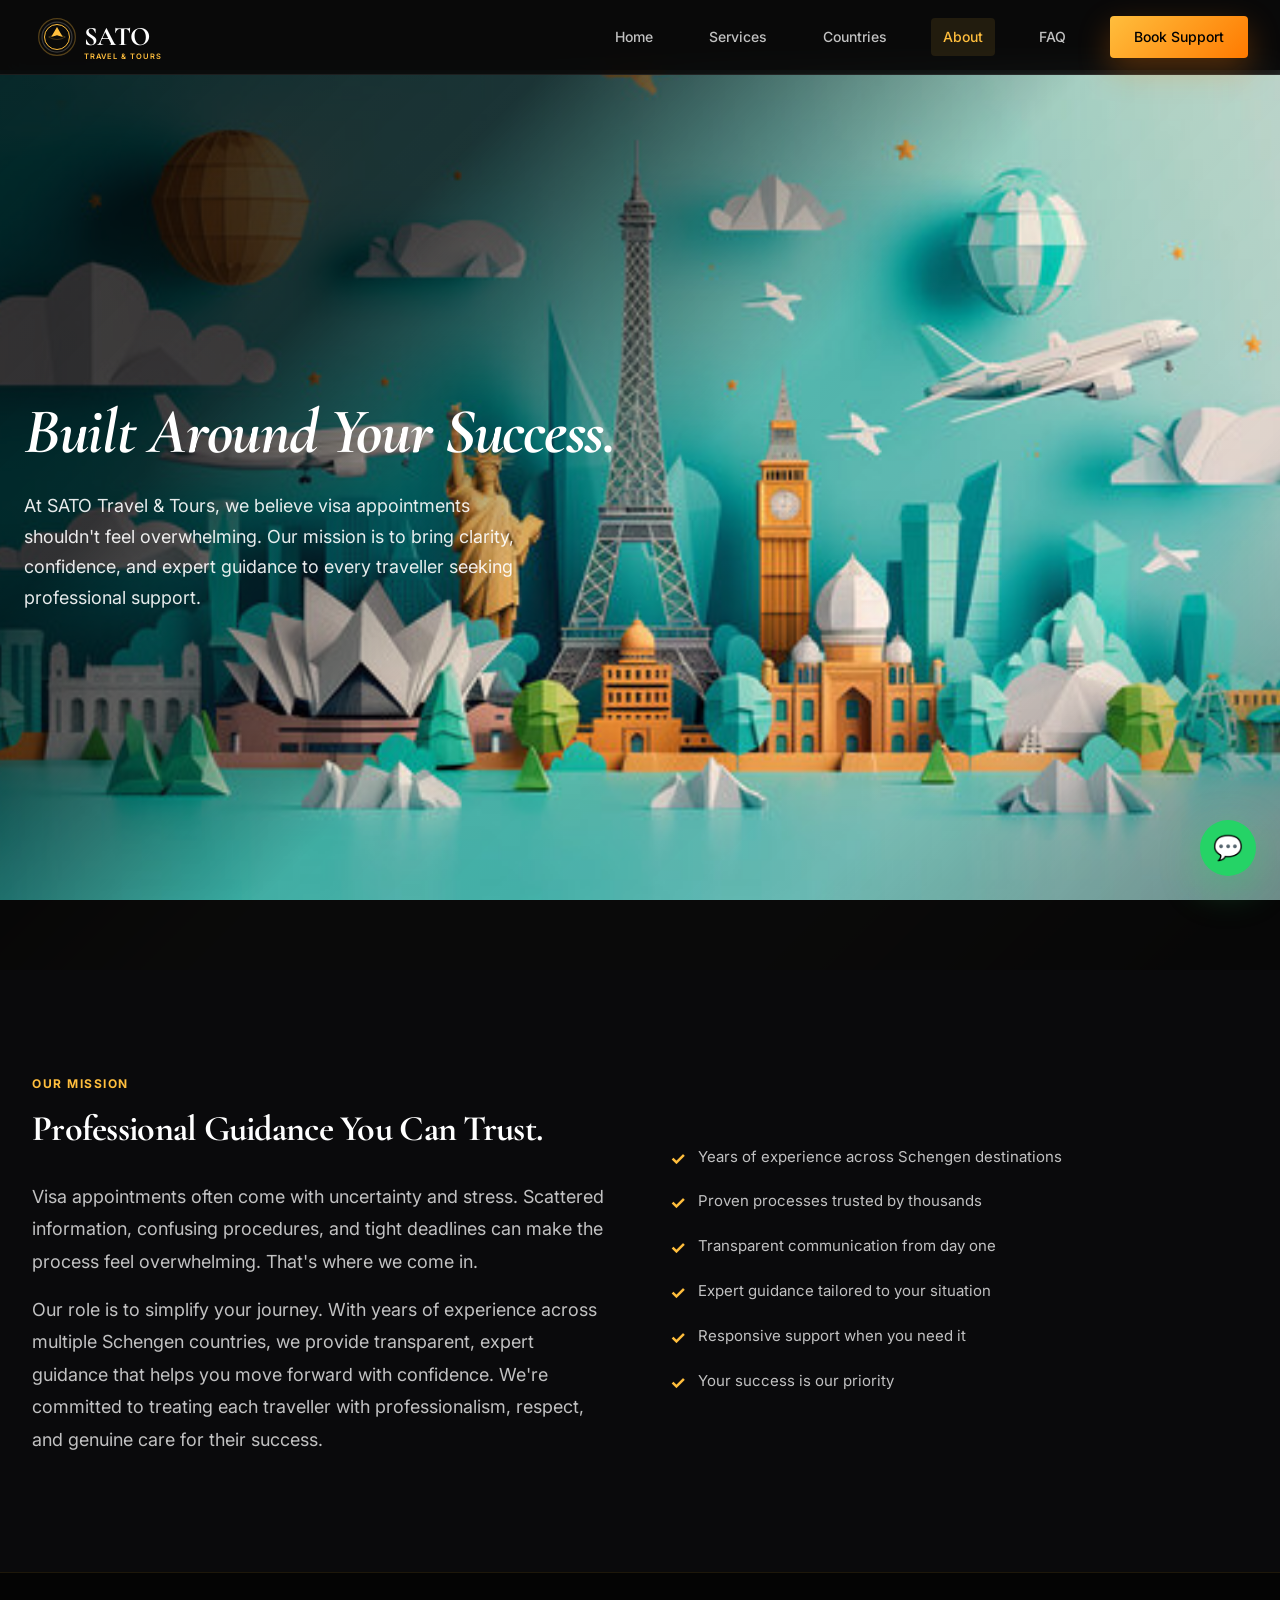
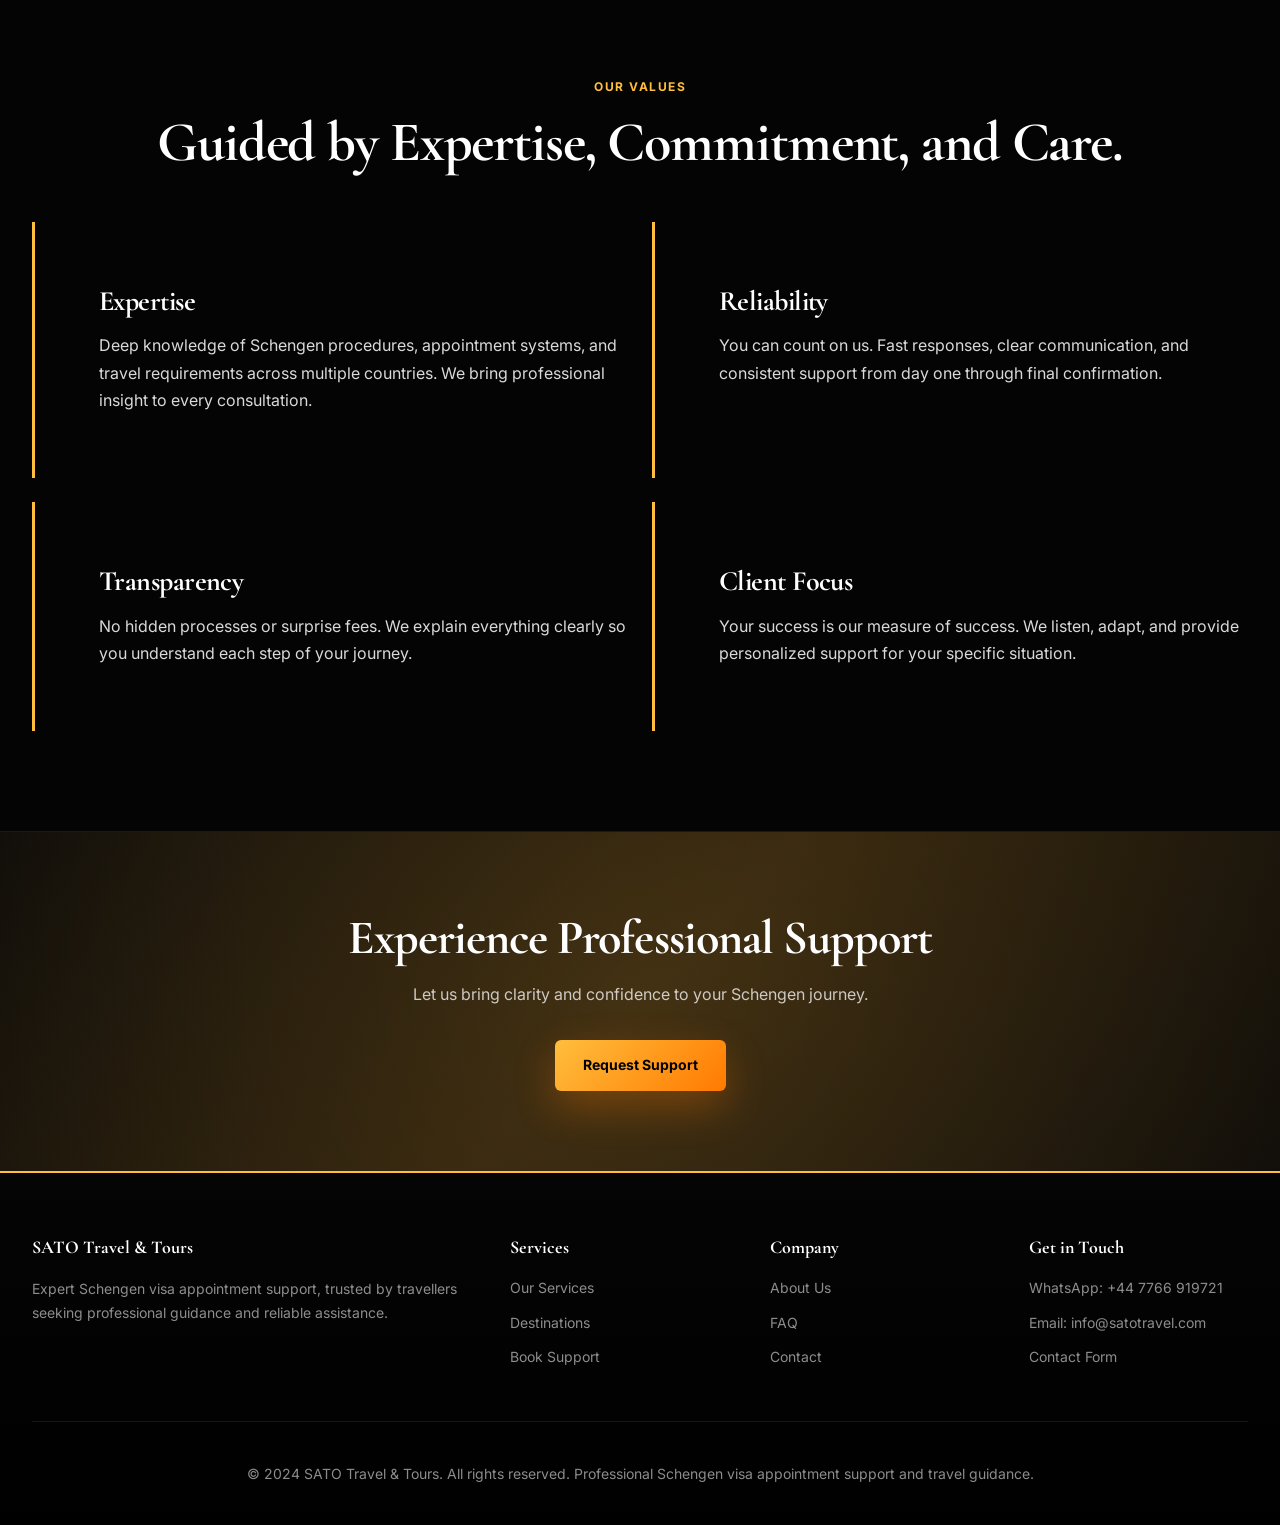
==== about.html @ d8944ca6 "feat: Initial website commit with premium design, flag animations, and full deployment This commit i" ====
<!DOCTYPE html>
<html lang="en">
<head>
  <meta charset="UTF-8">
  <meta name="viewport" content="width=device-width, initial-scale=1.0">
  <title>About | SATO Travel & Tours</title>
  <meta name="description" content="Learn about SATO Travel & Tours' mission to provide expert, reliable Schengen visa appointment support and professional guidance.">
  <link rel="icon" href="assets/images/favicon.svg" type="image/svg+xml">
  <link rel="preconnect" href="https://fonts.googleapis.com">
  <link rel="preconnect" href="https://fonts.gstatic.com" crossorigin>
  <link rel="stylesheet" href="assets/css/style.css">
</head>
<body>

<header class="site-header">
  <div class="container nav-wrap">
    <a href="index.html" class="brand">
      <svg class="brand-logo" viewBox="0 0 240 60" xmlns="http://www.w3.org/2000/svg" width="240" height="60" preserveAspectRatio="xMinYMid meet">
        <circle cx="30" cy="30" r="22" fill="none" stroke="#ffbe3d" stroke-width="1.5" opacity="0.3"/>
        <circle cx="30" cy="30" r="18" fill="none" stroke="#ffffff" stroke-width="1.5" opacity="0.2"/>
        <circle cx="30" cy="30" r="15" fill="none" stroke="#ffbe3d" stroke-width="1.2"/>
        <path d="M 30 18 L 37 30 L 30 28 L 23 30 Z" fill="#ffbe3d"/>
        <path d="M 20 30 Q 30 24 40 30" fill="none" stroke="#ffbe3d" stroke-width="0.7" opacity="0.4"/>
        <path d="M 20 30 Q 30 36 40 30" fill="none" stroke="#ffbe3d" stroke-width="0.7" opacity="0.4"/>
        <text x="62" y="40" font-family="'Cormorant Garamond', serif" font-size="32" font-weight="700" fill="#ffffff" letter-spacing="-0.5">SATO</text>
        <text x="62" y="56" font-family="'Inter', sans-serif" font-size="9" font-weight="600" fill="#ffbe3d" letter-spacing="1.2" text-transform="uppercase">TRAVEL &amp; TOURS</text>
      </svg>
    </a>
    <button class="menu-toggle" aria-label="Open menu">☰</button>
    <nav class="nav-links">
      <a href="index.html">Home</a>
      <a href="services.html">Services</a>
      <a href="countries.html">Countries</a>
      <a href="about.html" class="active">About</a>
      <a href="faq.html">FAQ</a>
      <a href="booking.html" class="nav-cta">Book Support</a>
    </nav>
  </div>
</header>

<section class="hero">
  <div class="hero-content reveal">
    <h1>Built Around Your Success.</h1>
    <p>At SATO Travel & Tours, we believe visa appointments shouldn't feel overwhelming. Our mission is to bring clarity, confidence, and expert guidance to every traveller seeking professional support.</p>
  </div>
</section>

<section class="section white">
  <div class="container">
    <div class="split reveal">
      <div class="split-left">
        <span class="eyebrow">Our Mission</span>
        <h2 style="font-size: 36px;">Professional Guidance You Can Trust.</h2>
        <p style="font-size: 18px; line-height: 1.8; margin-top: var(--space-lg);">Visa appointments often come with uncertainty and stress. Scattered information, confusing procedures, and tight deadlines can make the process feel overwhelming. That's where we come in.</p>
        <p style="font-size: 18px; line-height: 1.8;">Our role is to simplify your journey. With years of experience across multiple Schengen countries, we provide transparent, expert guidance that helps you move forward with confidence. We're committed to treating each traveller with professionalism, respect, and genuine care for their success.</p>
      </div>
      <div class="split-right">
        <div class="checklist">
          <div class="checklist-item">Years of experience across Schengen destinations</div>
          <div class="checklist-item">Proven processes trusted by thousands</div>
          <div class="checklist-item">Transparent communication from day one</div>
          <div class="checklist-item">Expert guidance tailored to your situation</div>
          <div class="checklist-item">Responsive support when you need it</div>
          <div class="checklist-item">Your success is our priority</div>
        </div>
      </div>
    </div>
  </div>
</section>

<section class="section navy">
  <div class="container">
    <div class="section-header reveal text-center">
      <span class="eyebrow">Our Values</span>
      <h2>Guided by Expertise, Commitment, and Care.</h2>
    </div>
    <div class="grid cols-2 reveal">
      <div style="padding: var(--space-2xl) 0; border-left: 3px solid var(--gold); padding-left: var(--space-2xl); color: var(--white);">
        <h3 style="color: var(--white); margin-bottom: var(--space-md);">Expertise</h3>
        <p style="color: rgba(255, 255, 255, 0.85); margin-bottom: 0;">Deep knowledge of Schengen procedures, appointment systems, and travel requirements across multiple countries. We bring professional insight to every consultation.</p>
      </div>
      <div style="padding: var(--space-2xl) 0; border-left: 3px solid var(--gold); padding-left: var(--space-2xl); color: var(--white);">
        <h3 style="color: var(--white); margin-bottom: var(--space-md);">Reliability</h3>
        <p style="color: rgba(255, 255, 255, 0.85); margin-bottom: 0;">You can count on us. Fast responses, clear communication, and consistent support from day one through final confirmation.</p>
      </div>
      <div style="padding: var(--space-2xl) 0; border-left: 3px solid var(--gold); padding-left: var(--space-2xl); color: var(--white);">
        <h3 style="color: var(--white); margin-bottom: var(--space-md);">Transparency</h3>
        <p style="color: rgba(255, 255, 255, 0.85); margin-bottom: 0;">No hidden processes or surprise fees. We explain everything clearly so you understand each step of your journey.</p>
      </div>
      <div style="padding: var(--space-2xl) 0; border-left: 3px solid var(--gold); padding-left: var(--space-2xl); color: var(--white);">
        <h3 style="color: var(--white); margin-bottom: var(--space-md);">Client Focus</h3>
        <p style="color: rgba(255, 255, 255, 0.85); margin-bottom: 0;">Your success is our measure of success. We listen, adapt, and provide personalized support for your specific situation.</p>
      </div>
    </div>
  </div>
</section>

<section class="cta-band reveal">
  <div class="container">
    <h2>Experience Professional Support</h2>
    <p>Let us bring clarity and confidence to your Schengen journey.</p>
    <a href="booking.html" class="btn primary">Request Support</a>
  </div>
</section>

<footer class="footer">
  <div class="container footer-grid">
    <div>
      <h4>SATO Travel & Tours</h4>
      <p>Expert Schengen visa appointment support, trusted by travellers seeking professional guidance and reliable assistance.</p>
    </div>
    <div>
      <h4>Services</h4>
      <a href="services.html">Our Services</a>
      <a href="countries.html">Destinations</a>
      <a href="booking.html">Book Support</a>
    </div>
    <div>
      <h4>Company</h4>
      <a href="about.html">About Us</a>
      <a href="faq.html">FAQ</a>
      <a href="contact.html">Contact</a>
    </div>
    <div>
      <h4>Get in Touch</h4>
      <a href="https://wa.me/447766919721">WhatsApp: +44 7766 919721</a>
      <a href="mailto:info@satotravel.com">Email: info@satotravel.com</a>
      <a href="contact.html">Contact Form</a>
    </div>
  </div>
  <div class="footer-copyright">
    <p>&copy; 2024 SATO Travel & Tours. All rights reserved. Professional Schengen visa appointment support and travel guidance.</p>
  </div>
</footer>

<a href="https://wa.me/447766919721" class="whatsapp-fab" aria-label="Chat on WhatsApp">💬</a>
<script src="assets/js/main.js"></script>
</body>
</html>
---- assets/css/style.css ----
/* =============================================================================
   SATO Travel & Tours — Premium Mobile-First Design System
   Dark Luxury • Glassmorphism • Responsive Typography
   ============================================================================= */

@import url('https://fonts.googleapis.com/css2?family=Cormorant+Garamond:ital,wght@0,400;0,600;0,700;1,700&family=Inter:wght@400;500;600;700&display=swap');

/* ============================================================================
   DESIGN TOKENS
   ============================================================================= */

:root {
  /* Colors — Dark Luxury Palette */
  --black: #0a0a0a;
  --ink: #050506;
  --charcoal: #070708;
  --white: #ffffff;
  --gold: #ffbe3d;
  --gold-dark: #d9a441;
  --orange: #ff7a00;
  --text-primary: rgba(255, 255, 255, 0.95);
  --text-secondary: rgba(255, 255, 255, 0.75);
  --text-tertiary: rgba(255, 255, 255, 0.55);
  --divider: rgba(255, 255, 255, 0.08);

  /* Spacing — for inline style compatibility */
  --space-sm: 8px;
  --space-md: 16px;
  --space-lg: 32px;
  --space-xl: 48px;
  --space-2xl: 64px;
  --space-3xl: 96px;

  /* Aliases for HTML compatibility */
  --body: rgba(255, 255, 255, 0.75);
  --cream: rgba(255, 255, 255, 0.05);
  --muted: rgba(255, 255, 255, 0.55);

  /* Typography */
  --font-serif: 'Cormorant Garamond', serif;
  --font-sans: 'Inter', ui-sans-serif, system-ui, -apple-system, sans-serif;

  /* Shadows */
  --shadow-sm: 0 2px 8px rgba(0, 0, 0, 0.2);
  --shadow-md: 0 8px 24px rgba(0, 0, 0, 0.3);
  --shadow-lg: 0 20px 60px rgba(0, 0, 0, 0.4);
  --shadow-xl: 0 40px 100px rgba(0, 0, 0, 0.5);

  /* Transitions */
  --transition: 0.35s cubic-bezier(0.23, 1, 0.320, 1);
  --transition-fast: 0.2s ease;
}

/* ============================================================================
   RESET & BASE STYLES
   ============================================================================= */

* {
  margin: 0;
  padding: 0;
  box-sizing: border-box;
}

html {
  scroll-behavior: smooth;
  -webkit-font-smoothing: antialiased;
  -moz-osx-font-smoothing: grayscale;
}

body {
  font-family: var(--font-sans);
  background-color: var(--black);
  color: var(--text-secondary);
  line-height: 1.6;
  overflow-x: hidden;
  padding-top: 70px;
}

a {
  color: inherit;
  text-decoration: none;
  transition: color var(--transition-fast);
}

img {
  display: block;
  max-width: 100%;
  height: auto;
}

/* ============================================================================
   MOBILE-FIRST: CONTAINER & LAYOUT
   ============================================================================= */

.container {
  width: calc(100% - 32px);
  margin: 0 auto;
  max-width: 1240px;
}

@media (min-width: 640px) {
  .container {
    width: calc(100% - 48px);
  }
}

@media (min-width: 1200px) {
  .container {
    width: min(1240px, calc(100% - 64px));
  }
}

/* ============================================================================
   HEADER & NAVIGATION
   ============================================================================= */

.site-header {
  position: fixed;
  top: 0;
  left: 0;
  right: 0;
  z-index: 99;
  background: rgba(10, 10, 10, 0.85);
  border-bottom: 1px solid var(--divider);
  padding: 12px 0;
  backdrop-filter: blur(12px);
  transition: all var(--transition-fast);
}

.site-header.scrolled {
  background: rgba(10, 10, 10, 0.95);
  box-shadow: 0 12px 48px rgba(0, 0, 0, 0.4);
}

.nav-wrap {
  display: flex;
  align-items: center;
  justify-content: space-between;
  gap: 24px;
}

.brand {
  display: flex;
  align-items: center;
  gap: 12px;
  cursor: pointer;
  flex-shrink: 0;
}

.brand svg {
  width: 160px;
  height: 40px;
  display: block;
}

@media (min-width: 640px) {
  .brand svg {
    width: 200px;
    height: 50px;
  }
}

.menu-toggle {
  display: flex;
  align-items: center;
  justify-content: center;
  width: 44px;
  height: 44px;
  background: rgba(255, 255, 255, 0.05);
  border: 1px solid rgba(255, 255, 255, 0.12);
  color: var(--white);
  font-size: 20px;
  border-radius: 8px;
  cursor: pointer;
  transition: all var(--transition-fast);
}

.menu-toggle:hover {
  background: rgba(255, 255, 255, 0.1);
  border-color: var(--gold);
}

.nav-links {
  display: none;
  list-style: none;
}

@media (min-width: 900px) {
  .menu-toggle {
    display: none;
  }

  .nav-links {
    display: flex;
    align-items: center;
    gap: 32px;
  }

  .nav-links a {
    font-size: 14px;
    font-weight: 500;
    color: var(--text-secondary);
    padding: 8px 12px;
    border-radius: 4px;
    transition: all var(--transition-fast);
  }

  .nav-links a:hover {
    color: var(--gold);
  }

  .nav-links a.active {
    color: var(--gold);
    background: rgba(255, 190, 61, 0.1);
  }

  .nav-cta {
    padding: 10px 24px !important;
    background: linear-gradient(135deg, var(--gold), var(--orange)) !important;
    color: #000 !important;
    font-weight: 700;
    border-radius: 6px;
    box-shadow: 0 12px 32px rgba(255, 122, 0, 0.3) !important;
  }

  .nav-cta:hover {
    transform: translateY(-2px);
    box-shadow: 0 16px 48px rgba(255, 122, 0, 0.4) !important;
  }
}

/* Mobile nav overlay */
.nav-overlay {
  position: fixed;
  inset: 0;
  background: rgba(0, 0, 0, 0.5);
  backdrop-filter: blur(8px);
  opacity: 0;
  pointer-events: none;
  transition: opacity var(--transition-fast);
  z-index: 98;
}

.nav-overlay.open {
  opacity: 1;
  pointer-events: all;
}

.nav-links.open {
  display: flex;
  position: fixed;
  top: 70px;
  left: 0;
  right: 0;
  flex-direction: column;
  gap: 0;
  padding: 16px;
  background: rgba(10, 10, 10, 0.98);
  border-top: 1px solid var(--divider);
  z-index: 100;
}

.nav-links.open a {
  padding: 16px;
  border-bottom: 1px solid var(--divider);
  color: var(--text-secondary);
}

/* ============================================================================
   TYPOGRAPHY
   ============================================================================= */

h1, h2, h3 {
  font-family: var(--font-serif);
  font-weight: 700;
  line-height: 1.1;
  letter-spacing: -0.02em;
  margin-bottom: 24px;
  color: var(--white);
}

h1 {
  font-size: clamp(32px, 8vw, 72px);
  line-height: 1.15;
}

h2 {
  font-size: clamp(28px, 6vw, 56px);
}

h3 {
  font-size: clamp(20px, 4vw, 28px);
  margin-bottom: 16px;
}

p {
  margin-bottom: 16px;
  line-height: 1.7;
}

.eyebrow {
  display: inline-block;
  font-size: 12px;
  font-weight: 700;
  color: var(--gold);
  text-transform: uppercase;
  letter-spacing: 1.5px;
  margin-bottom: 16px;
}

/* ============================================================================
   HERO SECTION
   ============================================================================= */

.hero {
  min-height: 100vh;
  padding-top: 80px;
  padding-bottom: 80px;
  padding-left: 16px;
  padding-right: 16px;
  background: url('../images/backgroundimg.jpg') center/cover no-repeat;
  background-attachment: fixed;
  position: relative;
  display: flex;
  align-items: center;
  justify-content: flex-start;
  overflow: hidden;
}

.hero::before {
  content: '';
  position: absolute;
  inset: 0;
  background: linear-gradient(135deg,
    rgba(10,10,10,0.8) 0%,
    rgba(5,5,6,0.75) 25%,
    rgba(255,190,61,0.12) 50%,
    rgba(255,122,0,0.08) 75%,
    rgba(10,10,10,0.4) 100%);
  pointer-events: none;
  z-index: 1;
  mix-blend-mode: multiply;
}

.hero-content {
  width: 100%;
  max-width: 600px;
  position: relative;
  z-index: 2;
}

@media (min-width: 640px) {
  .hero {
    padding-left: 24px;
    padding-right: 24px;
  }
}

.hero h1 {
  margin-bottom: 20px;
  font-style: italic;
  opacity: 1;
  color: var(--white);
  font-size: clamp(36px, 8vw, 64px);
  line-height: 1.2;
}

.hero p {
  color: rgba(255, 255, 255, 0.9);
  margin-bottom: 32px;
  max-width: 500px;
  font-size: clamp(16px, 3vw, 18px);
  line-height: 1.7;
}

.hero-ctas {
  display: flex;
  flex-direction: column;
  gap: 14px;
  margin-bottom: 32px;
  max-width: 500px;
}

@media (min-width: 640px) {
  .hero-ctas {
    flex-direction: row;
    gap: 16px;
  }
}

/* ============================================================================
   BUTTONS
   ============================================================================= */

.btn {
  display: inline-flex;
  align-items: center;
  justify-content: center;
  gap: 10px;
  padding: 14px 28px;
  font-family: var(--font-sans);
  font-size: 14px;
  font-weight: 700;
  border: none;
  border-radius: 6px;
  cursor: pointer;
  transition: all var(--transition-fast);
  min-height: 48px;
  width: 100%;
}

@media (min-width: 640px) {
  .btn {
    width: auto;
  }
}

.btn.primary {
  background: linear-gradient(135deg, var(--gold), var(--orange));
  color: #000;
  box-shadow: 0 16px 40px rgba(255, 122, 0, 0.3);
}

.btn.primary:hover {
  transform: translateY(-3px);
  box-shadow: 0 24px 60px rgba(255, 122, 0, 0.4);
}

.btn.secondary {
  background: rgba(255, 255, 255, 0.06);
  color: var(--white);
  border: 1px solid rgba(255, 255, 255, 0.15);
}

.btn.secondary:hover {
  background: rgba(255, 255, 255, 0.12);
  border-color: var(--gold);
  color: var(--gold);
}

/* ============================================================================
   STATS BAR
   ============================================================================= */

.stats-strip {
  background: linear-gradient(90deg, rgba(255,190,61,0.08), transparent);
  border-top: 1px solid var(--divider);
  border-bottom: 1px solid var(--divider);
  padding: 48px 0;
}

.stats-grid {
  display: grid;
  grid-template-columns: repeat(2, 1fr);
  gap: 32px;
  text-align: center;
}

@media (min-width: 900px) {
  .stats-grid {
    grid-template-columns: repeat(4, 1fr);
  }
}

.stat-item {
  position: relative;
}

.stat-item::after {
  content: '';
  position: absolute;
  right: -16px;
  top: 50%;
  transform: translateY(-50%);
  width: 1px;
  height: 40%;
  background: var(--divider);
}

.stat-item:last-child::after {
  display: none;
}

.stat-number {
  font-family: var(--font-serif);
  font-size: clamp(32px, 6vw, 48px);
  font-weight: 700;
  color: var(--gold);
  margin-bottom: 8px;
  line-height: 1;
}

.stat-label {
  font-size: 13px;
  font-weight: 600;
  color: var(--text-tertiary);
  text-transform: uppercase;
  letter-spacing: 0.8px;
}

/* ============================================================================
   SECTIONS
   ============================================================================= */

.section {
  padding: 64px 0;
  position: relative;
  background: #060607;
}

@media (min-width: 900px) {
  .section {
    padding: 100px 0;
  }
}

.section.navy {
  background: #040404;
  border-top: 1px solid rgba(255, 190, 61, 0.1);
  border-bottom: 1px solid rgba(255, 190, 61, 0.1);
}

.section.white {
  background: #0a0a0c;
}

.section-header {
  margin-bottom: 48px;
}

.section-header h2 {
  margin-bottom: 16px;
}

.section-description {
  font-size: 16px;
  color: var(--text-secondary);
  max-width: 600px;
  line-height: 1.8;
}

/* ============================================================================
   CARDS — GLASSMORPHISM
   ============================================================================= */

.card {
  background: rgba(255, 255, 255, 0.04);
  backdrop-filter: blur(16px);
  border: 1px solid rgba(255, 255, 255, 0.08);
  border-radius: 12px;
  padding: 32px;
  transition: all var(--transition);
  position: relative;
}

.card:hover {
  border-color: rgba(255, 190, 61, 0.3);
  background: rgba(255, 255, 255, 0.06);
  transform: translateY(-8px);
  box-shadow: 0 20px 60px rgba(255, 122, 0, 0.15);
}

.card h3 {
  margin-bottom: 12px;
}

.card p {
  font-size: 15px;
  color: var(--text-secondary);
  margin-bottom: 16px;
}

.service-card p {
  margin-bottom: 0;
}

.card-icon {
  width: 64px;
  height: 64px;
  border-radius: 50%;
  background: linear-gradient(135deg, var(--gold), var(--orange));
  display: flex;
  align-items: center;
  justify-content: center;
  font-size: 32px;
  margin-bottom: 20px;
  box-shadow: 0 12px 32px rgba(255, 122, 0, 0.25);
}

.service-card::before {
  content: '';
  position: absolute;
  left: 0;
  top: 0;
  bottom: 0;
  width: 4px;
  background: linear-gradient(180deg, var(--gold), transparent);
  border-radius: 12px 0 0 12px;
}

/* ============================================================================
   GRIDS
   ============================================================================= */

.grid {
  display: grid;
  gap: 24px;
}

.grid.cols-2 {
  grid-template-columns: 1fr;
}

@media (min-width: 640px) {
  .grid.cols-2 {
    grid-template-columns: repeat(2, 1fr);
  }
}

@media (min-width: 900px) {
  .section.white .grid.cols-2 {
    grid-template-columns: repeat(4, 1fr);
  }
}

.grid.cols-3 {
  grid-template-columns: 1fr;
}

@media (min-width: 768px) {
  .grid.cols-3 {
    grid-template-columns: repeat(2, 1fr);
  }
}

@media (min-width: 1100px) {
  .grid.cols-3 {
    grid-template-columns: repeat(3, 1fr);
  }
}

.grid.cols-4 {
  grid-template-columns: 1fr;
}

@media (min-width: 640px) {
  .grid.cols-4 {
    grid-template-columns: repeat(2, 1fr);
  }
}

@media (min-width: 1100px) {
  .grid.cols-4 {
    grid-template-columns: repeat(4, 1fr);
  }
}

/* ============================================================================
   COUNTRY CARDS
   ============================================================================= */

.country-card {
  display: flex;
  flex-direction: column;
  gap: 16px;
}

.country-flag {
  font-size: 48px;
  line-height: 1;
}

.country-name {
  font-family: var(--font-serif);
  font-size: 24px;
  font-weight: 700;
  color: var(--white);
  margin-bottom: 8px;
}

.country-desc {
  font-size: 15px;
  color: var(--text-secondary);
  margin-bottom: 16px;
  line-height: 1.6;
}

.country-badge {
  display: inline-block;
  padding: 6px 12px;
  background: rgba(101, 255, 164, 0.15);
  color: #65ffa4;
  border-radius: 20px;
  font-size: 12px;
  font-weight: 700;
  text-transform: uppercase;
  letter-spacing: 0.5px;
}

.country-link {
  color: var(--gold);
  font-weight: 700;
  font-size: 14px;
  margin-top: 12px;
  transition: color var(--transition-fast);
}

.country-link:hover {
  color: var(--gold-dark);
}

/* ============================================================================
   PROCESS TIMELINE
   ============================================================================= */

.process-steps {
  display: grid;
  gap: 40px;
}

@media (min-width: 900px) {
  .process-steps {
    display: grid;
    grid-template-columns: repeat(4, 1fr);
    gap: 20px;
    position: relative;
  }

  .process-steps::before {
    content: '';
    position: absolute;
    top: 50px;
    left: 0;
    right: 0;
    height: 2px;
    background: repeating-linear-gradient(90deg, var(--gold) 0, var(--gold) 20px, transparent 20px, transparent 40px);
    z-index: 0;
  }

  .step-number {
    width: 100px;
    height: 100px;
    font-size: 48px;
  }

  .process-steps::before {
    top: 50px;
  }
}

.step {
  position: relative;
  z-index: 1;
}

.step-number {
  width: 80px;
  height: 80px;
  border-radius: 50%;
  background: linear-gradient(135deg, var(--gold), var(--orange));
  color: #000;
  font-family: var(--font-serif);
  font-size: 40px;
  font-weight: 700;
  display: flex;
  align-items: center;
  justify-content: center;
  margin-bottom: 20px;
  box-shadow: 0 12px 40px rgba(255, 122, 0, 0.3);
}

@media (min-width: 900px) {
  .step-number {
    width: 100px;
    height: 100px;
    font-size: 48px;
  }
}

.step h3 {
  margin-bottom: 12px;
}

.step p {
  font-size: 14px;
  color: var(--text-secondary);
  line-height: 1.6;
  margin-bottom: 0;
}

/* ============================================================================
   SPLIT LAYOUT
   ============================================================================= */

.split {
  display: grid;
  gap: 40px;
  align-items: center;
}

@media (min-width: 900px) {
  .split {
    grid-template-columns: 1fr 1fr;
    gap: 60px;
  }
}

.split-quote {
  font-family: var(--font-serif);
  font-size: clamp(24px, 5vw, 42px);
  font-style: italic;
  font-weight: 700;
  line-height: 1.3;
  color: var(--white);
  margin-bottom: 0;
}

/* ============================================================================
   CHECKLIST
   ============================================================================= */

.checklist {
  display: grid;
  gap: 16px;
}

.checklist-item {
  display: flex;
  gap: 12px;
  align-items: flex-start;
  font-size: 15px;
  color: var(--text-secondary);
  line-height: 1.6;
}

.checklist-item::before {
  content: '✓';
  color: var(--gold);
  font-weight: 700;
  font-size: 18px;
  flex-shrink: 0;
}

/* ============================================================================
   CTA BAND
   ============================================================================= */

.cta-band {
  background: linear-gradient(135deg, rgba(7,7,8,1), rgba(35,25,11,1), rgba(7,7,8,1));
  padding: 64px 32px;
  text-align: center;
  position: relative;
  overflow: hidden;
}

@media (min-width: 640px) {
  .cta-band {
    padding: 80px 32px;
  }
}

.cta-band::before {
  content: '';
  position: absolute;
  inset: -50%;
  background: radial-gradient(circle at 50% 50%, rgba(255,190,61,0.15), transparent 70%);
  animation: pulse-glow 4s ease-in-out infinite;
  pointer-events: none;
}

.cta-band > * {
  position: relative;
  z-index: 1;
}

.cta-band h2 {
  margin-bottom: 16px;
  font-size: clamp(28px, 6vw, 48px);
}

.cta-band p {
  font-size: 16px;
  color: var(--text-secondary);
  max-width: 500px;
  margin: 0 auto 32px;
}

.cta-actions {
  display: flex;
  flex-direction: column;
  gap: 12px;
  justify-content: center;
}

@media (min-width: 640px) {
  .cta-actions {
    flex-direction: row;
    gap: 16px;
  }
}

/* ============================================================================
   FOOTER
   ============================================================================= */

.footer {
  background: linear-gradient(180deg, var(--ink), #000);
  border-top: 2px solid var(--gold);
  padding: 60px 0 40px;
}

.footer-grid {
  display: grid;
  grid-template-columns: 1fr;
  gap: 40px;
  margin-bottom: 40px;
  padding-bottom: 40px;
  border-bottom: 1px solid var(--divider);
}

@media (min-width: 768px) {
  .footer-grid {
    grid-template-columns: 2fr 1fr 1fr 1fr;
    gap: 40px;
  }
}

.footer h4 {
  font-family: var(--font-serif);
  font-size: 18px;
  font-weight: 700;
  color: var(--white);
  margin-bottom: 16px;
}

.footer p {
  font-size: 14px;
  color: var(--text-tertiary);
  line-height: 1.7;
  margin-bottom: 0;
}

.footer a {
  display: block;
  font-size: 14px;
  color: var(--text-tertiary);
  margin-bottom: 12px;
  transition: color var(--transition-fast);
}

.footer a:hover {
  color: var(--gold);
}

.footer-copyright {
  text-align: center;
  font-size: 12px;
  color: var(--text-tertiary);
}

/* ============================================================================
   WHATSAPP FAB
   ============================================================================= */

.whatsapp-fab {
  position: fixed;
  bottom: 24px;
  right: 24px;
  width: 56px;
  height: 56px;
  border-radius: 50%;
  background: #25d366;
  color: white;
  display: flex;
  align-items: center;
  justify-content: center;
  font-size: 24px;
  box-shadow: 0 12px 40px rgba(37, 211, 102, 0.4);
  cursor: pointer;
  transition: all var(--transition-fast);
  z-index: 50;
  min-height: 48px;
}

.whatsapp-fab:hover {
  transform: scale(1.1);
  box-shadow: 0 16px 56px rgba(37, 211, 102, 0.5);
}

/* ============================================================================
   FORMS
   ============================================================================= */

.booking-form {
  display: grid;
  gap: 24px;
}

.form-grid {
  display: grid;
  grid-template-columns: 1fr;
  gap: 24px;
}

@media (min-width: 640px) {
  .form-grid {
    grid-template-columns: repeat(2, 1fr);
  }
}

.form-group {
  display: flex;
  flex-direction: column;
  gap: 8px;
}

.form-group label {
  font-size: 14px;
  font-weight: 600;
  color: var(--white);
}

.form-group input,
.form-group select,
.form-group textarea {
  background: #1a1a1e;
  border: 1px solid rgba(255, 190, 61, 0.2);
  border-radius: 6px;
  padding: 12px 14px;
  font-family: var(--font-sans);
  font-size: 14px;
  color: var(--white);
  transition: all var(--transition-fast);
}

.form-group input::placeholder,
.form-group textarea::placeholder {
  color: var(--text-tertiary);
}

.form-group input:focus,
.form-group select:focus,
.form-group textarea:focus {
  outline: none;
  background: #1f1f25;
  border-color: var(--gold);
  box-shadow: 0 0 0 3px rgba(255, 190, 61, 0.15);
}

/* Better contrast for select options in dark mode */
.form-group select option {
  background: #1a1a1e;
  color: var(--white);
}

/* ============================================================================
   ANIMATIONS
   ============================================================================= */

@keyframes pulse-glow {
  0%, 100% {
    transform: scale(1);
    opacity: 0.7;
  }
  50% {
    transform: scale(1.08);
    opacity: 1;
  }
}

@keyframes rotate-flag {
  from {
    transform: rotateY(0deg);
  }
  to {
    transform: rotateY(360deg);
  }
}

.country-flag {
  animation: rotate-flag 3s linear infinite;
  perspective: 1000px;
  display: inline-block;
}

.reveal {
  opacity: 0;
  transform: translateY(20px);
  transition: opacity 0.6s ease 0.1s, transform 0.6s ease 0.1s;
}

.reveal.visible {
  opacity: 1;
  transform: translateY(0);
}

/* ============================================================================
   UTILITY CLASSES
   ============================================================================= */

.text-center {
  text-align: center;
}

.mt-lg {
  margin-top: 48px;
}

.mb-lg {
  margin-bottom: 48px;
}
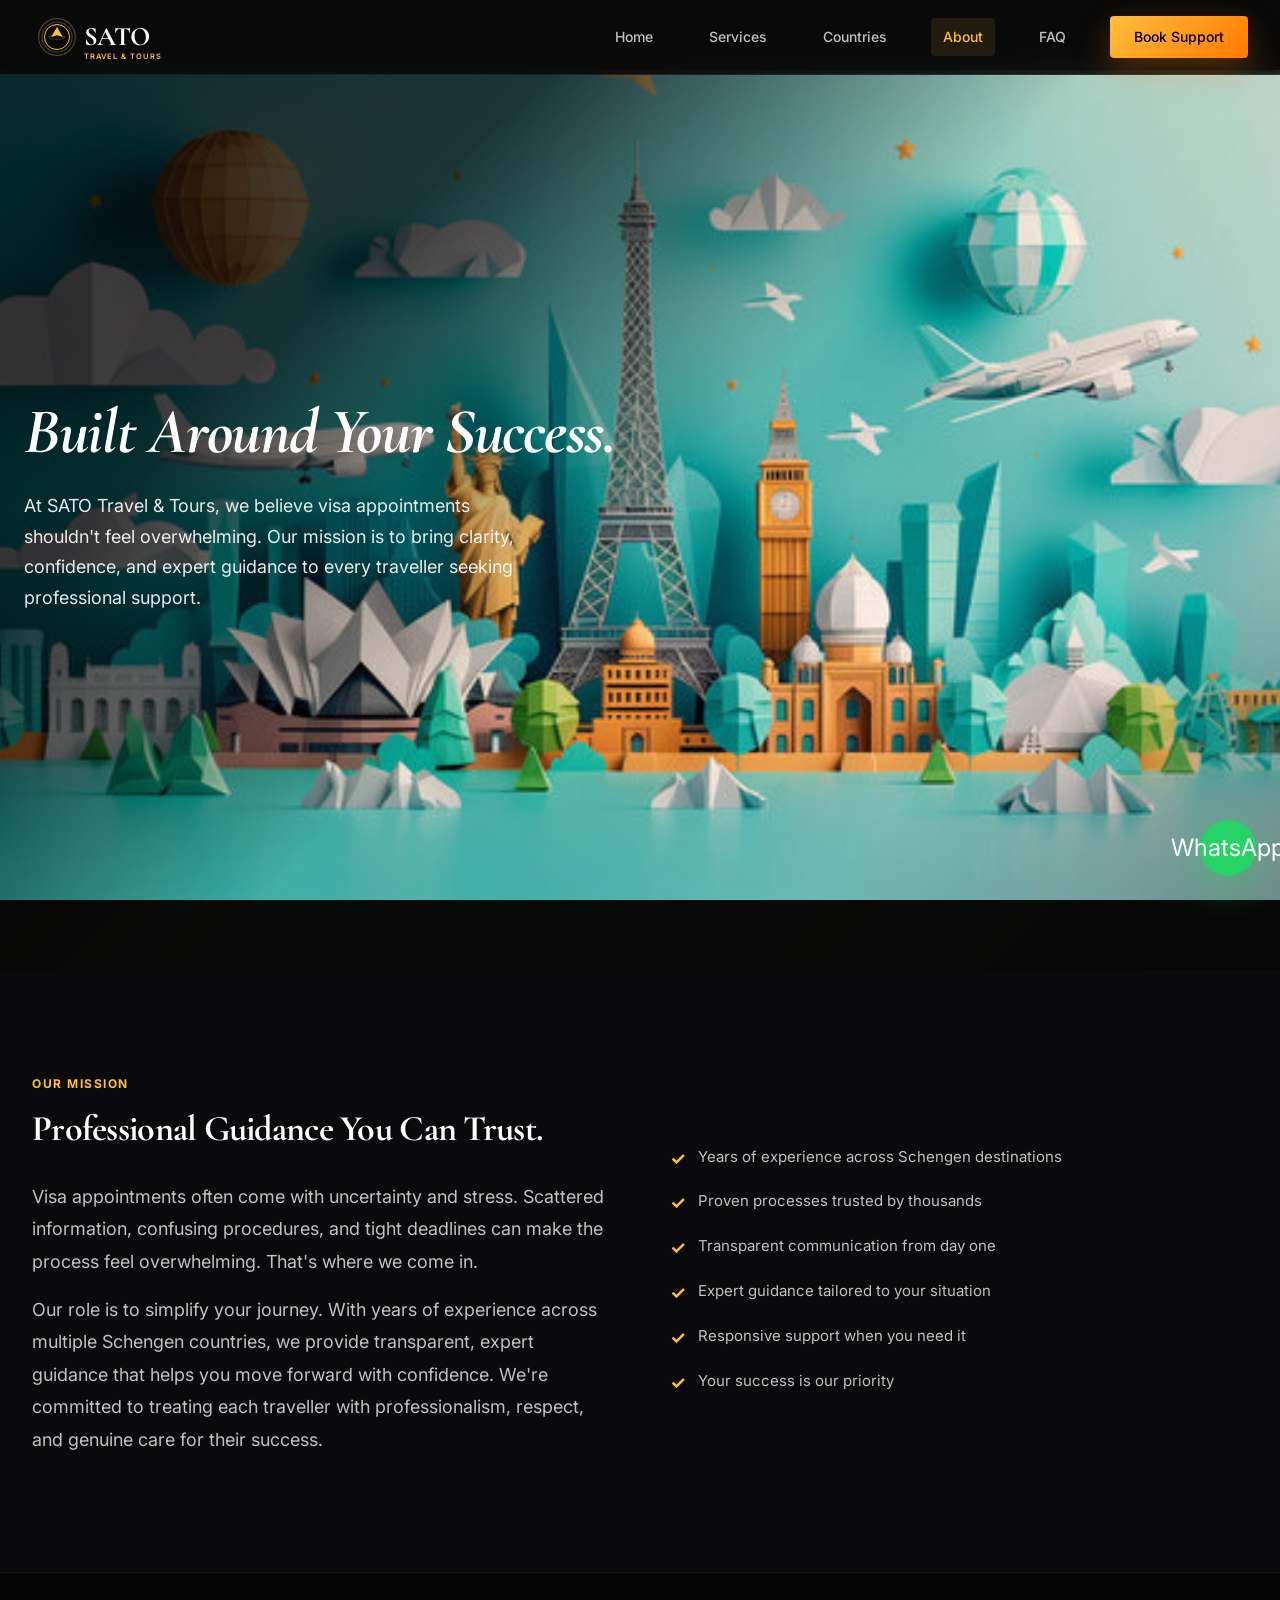
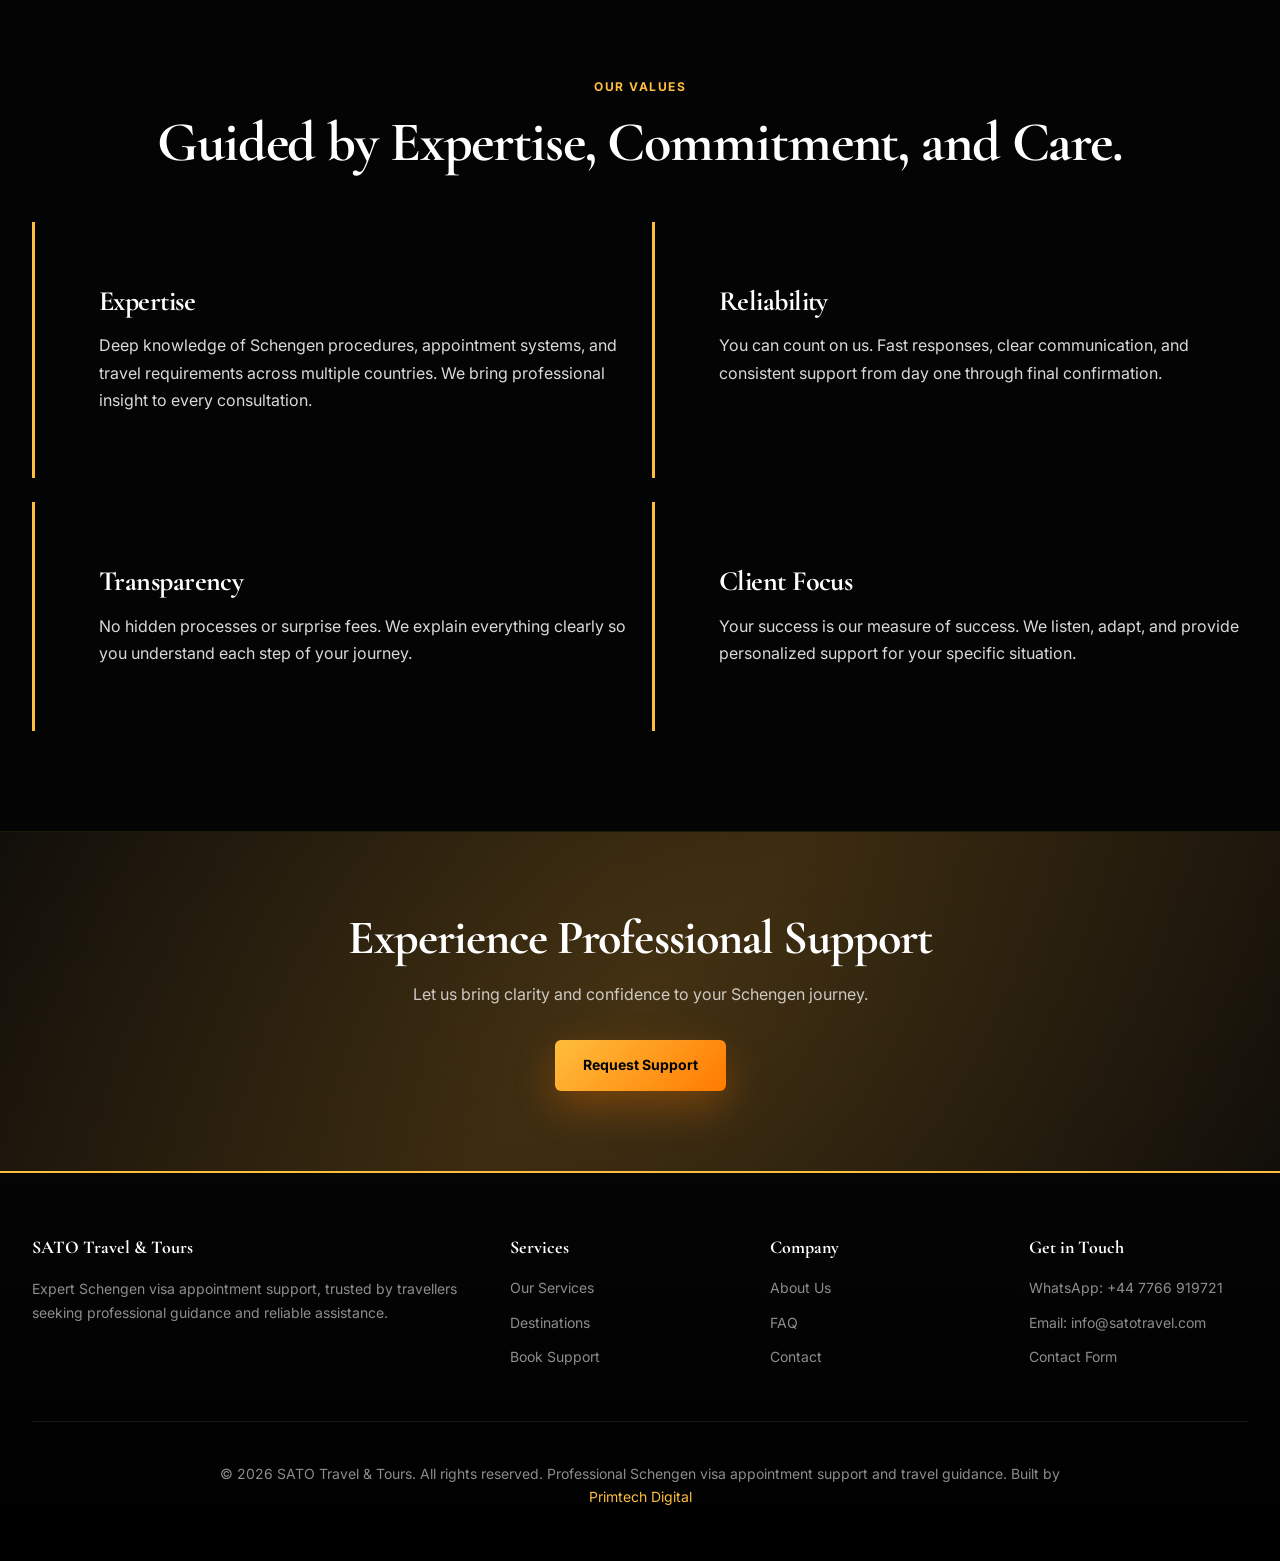
==== commit 7ea84a3f: "fix: Update copyright year to 2026, add Primtech Digital credit, and replace chat emoji with WhatsAp" ====
--- a/about.html
+++ b/about.html
@@ -129,11 +129,11 @@
     </div>
   </div>
   <div class="footer-copyright">
-    <p>&copy; 2024 SATO Travel & Tours. All rights reserved. Professional Schengen visa appointment support and travel guidance.</p>
+    <p></p><p>&copy; 2026 SATO Travel & Tours. All rights reserved. Professional Schengen visa appointment support and travel guidance. Built by <a href="https://primtechdigital.com" style="color: #ffbe3d; text-decoration: none;">Primtech Digital</a></p>
   </div>
 </footer>
 
-<a href="https://wa.me/447766919721" class="whatsapp-fab" aria-label="Chat on WhatsApp">💬</a>
+<a href="https://wa.me/447766919721" class="whatsapp-fab" aria-label="Chat on WhatsApp" title="Chat with us on WhatsApp">WhatsApp</a>
 <script src="assets/js/main.js"></script>
 </body>
 </html>
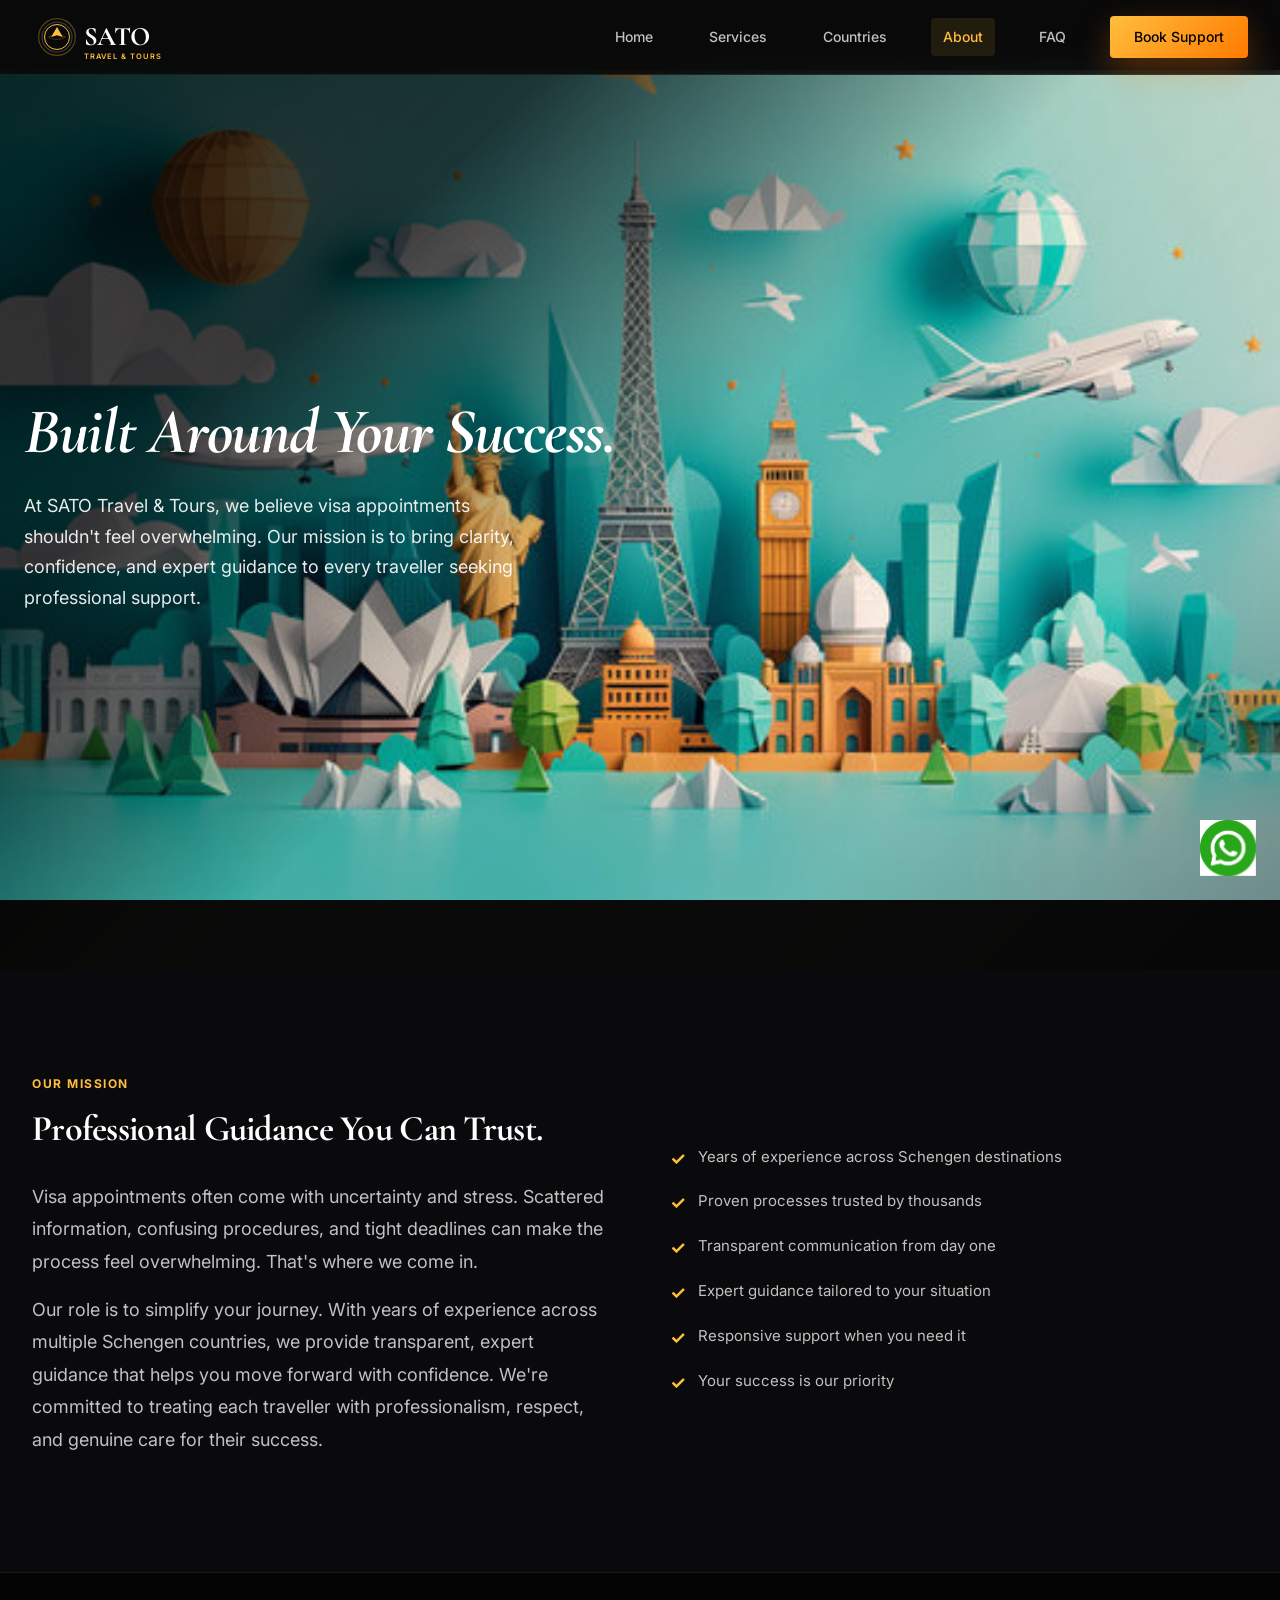
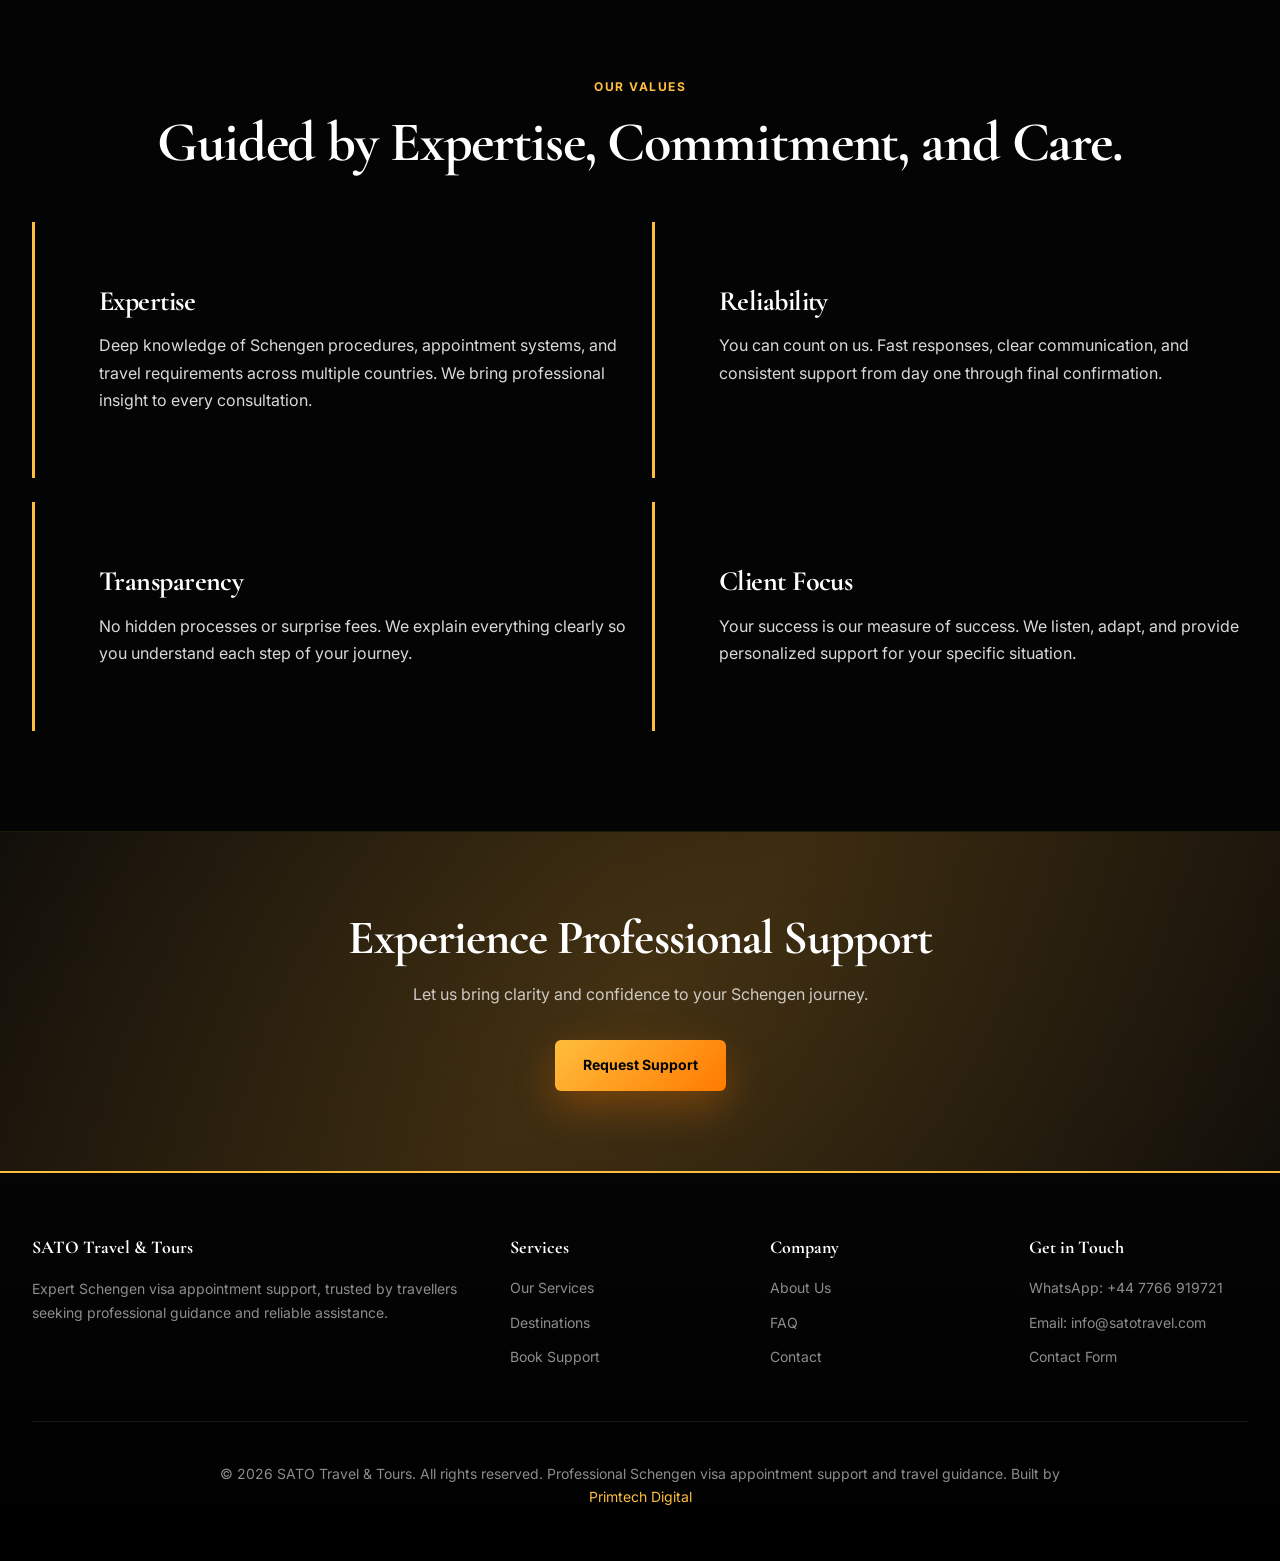
==== commit b001c8a1: "feat: Replace WhatsApp text with PNG icon and remove background styling Changes: - Updated all 7 HTM" ====
--- a/about.html
+++ b/about.html
@@ -133,7 +133,9 @@
   </div>
 </footer>
 
-<a href="https://wa.me/447766919721" class="whatsapp-fab" aria-label="Chat on WhatsApp" title="Chat with us on WhatsApp">WhatsApp</a>
+<a href="https://wa.me/447766919721" class="whatsapp-fab" aria-label="Chat on WhatsApp" title="Chat with us on WhatsApp">
+  <img src="assets/images/whatsapp.png" alt="WhatsApp" />
+</a>
 <script src="assets/js/main.js"></script>
 </body>
 </html>
--- a/assets/css/style.css
+++ b/assets/css/style.css
@@ -969,13 +969,10 @@
   width: 56px;
   height: 56px;
   border-radius: 50%;
-  background: #25d366;
-  color: white;
+  background: transparent;
   display: flex;
   align-items: center;
   justify-content: center;
-  font-size: 24px;
-  box-shadow: 0 12px 40px rgba(37, 211, 102, 0.4);
   cursor: pointer;
   transition: all var(--transition-fast);
   z-index: 50;
@@ -984,7 +981,12 @@
 
 .whatsapp-fab:hover {
   transform: scale(1.1);
-  box-shadow: 0 16px 56px rgba(37, 211, 102, 0.5);
+}
+
+.whatsapp-fab img {
+  width: 100%;
+  height: 100%;
+  object-fit: contain;
 }
 
 /* ============================================================================
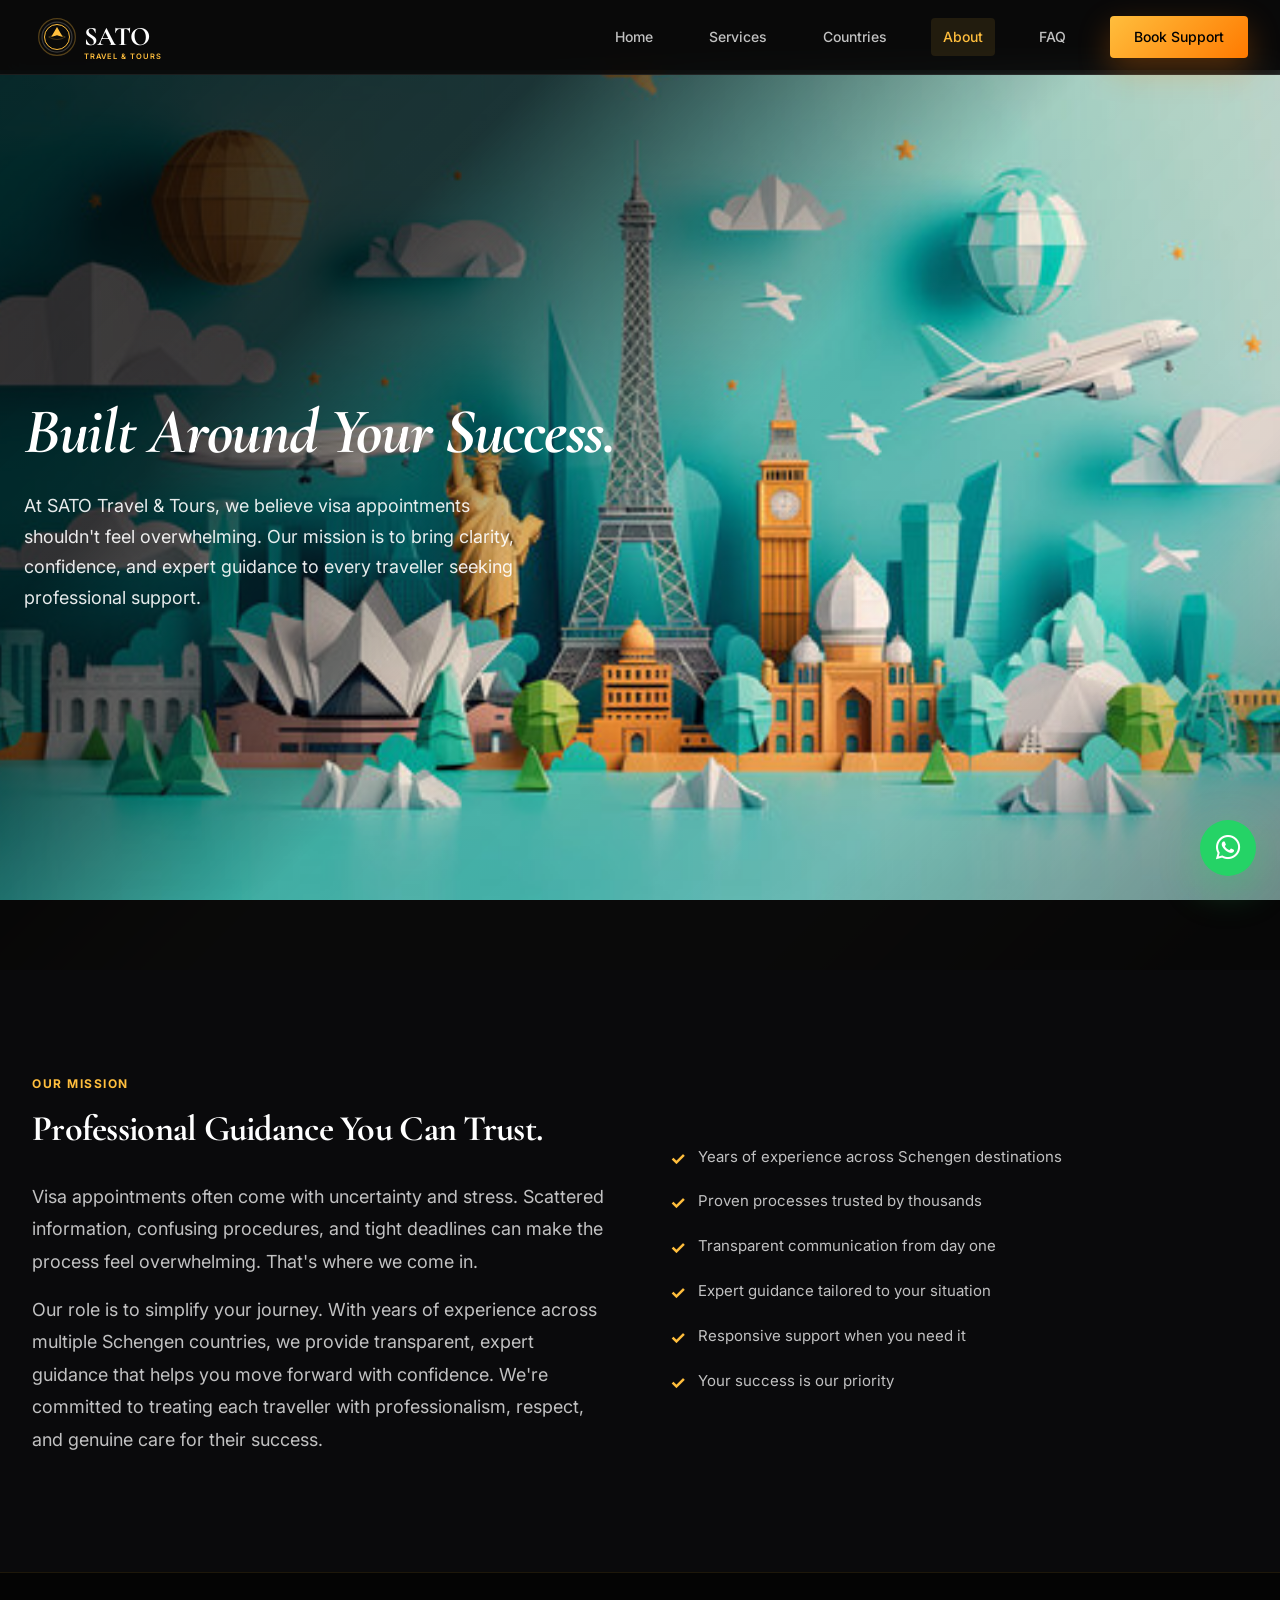
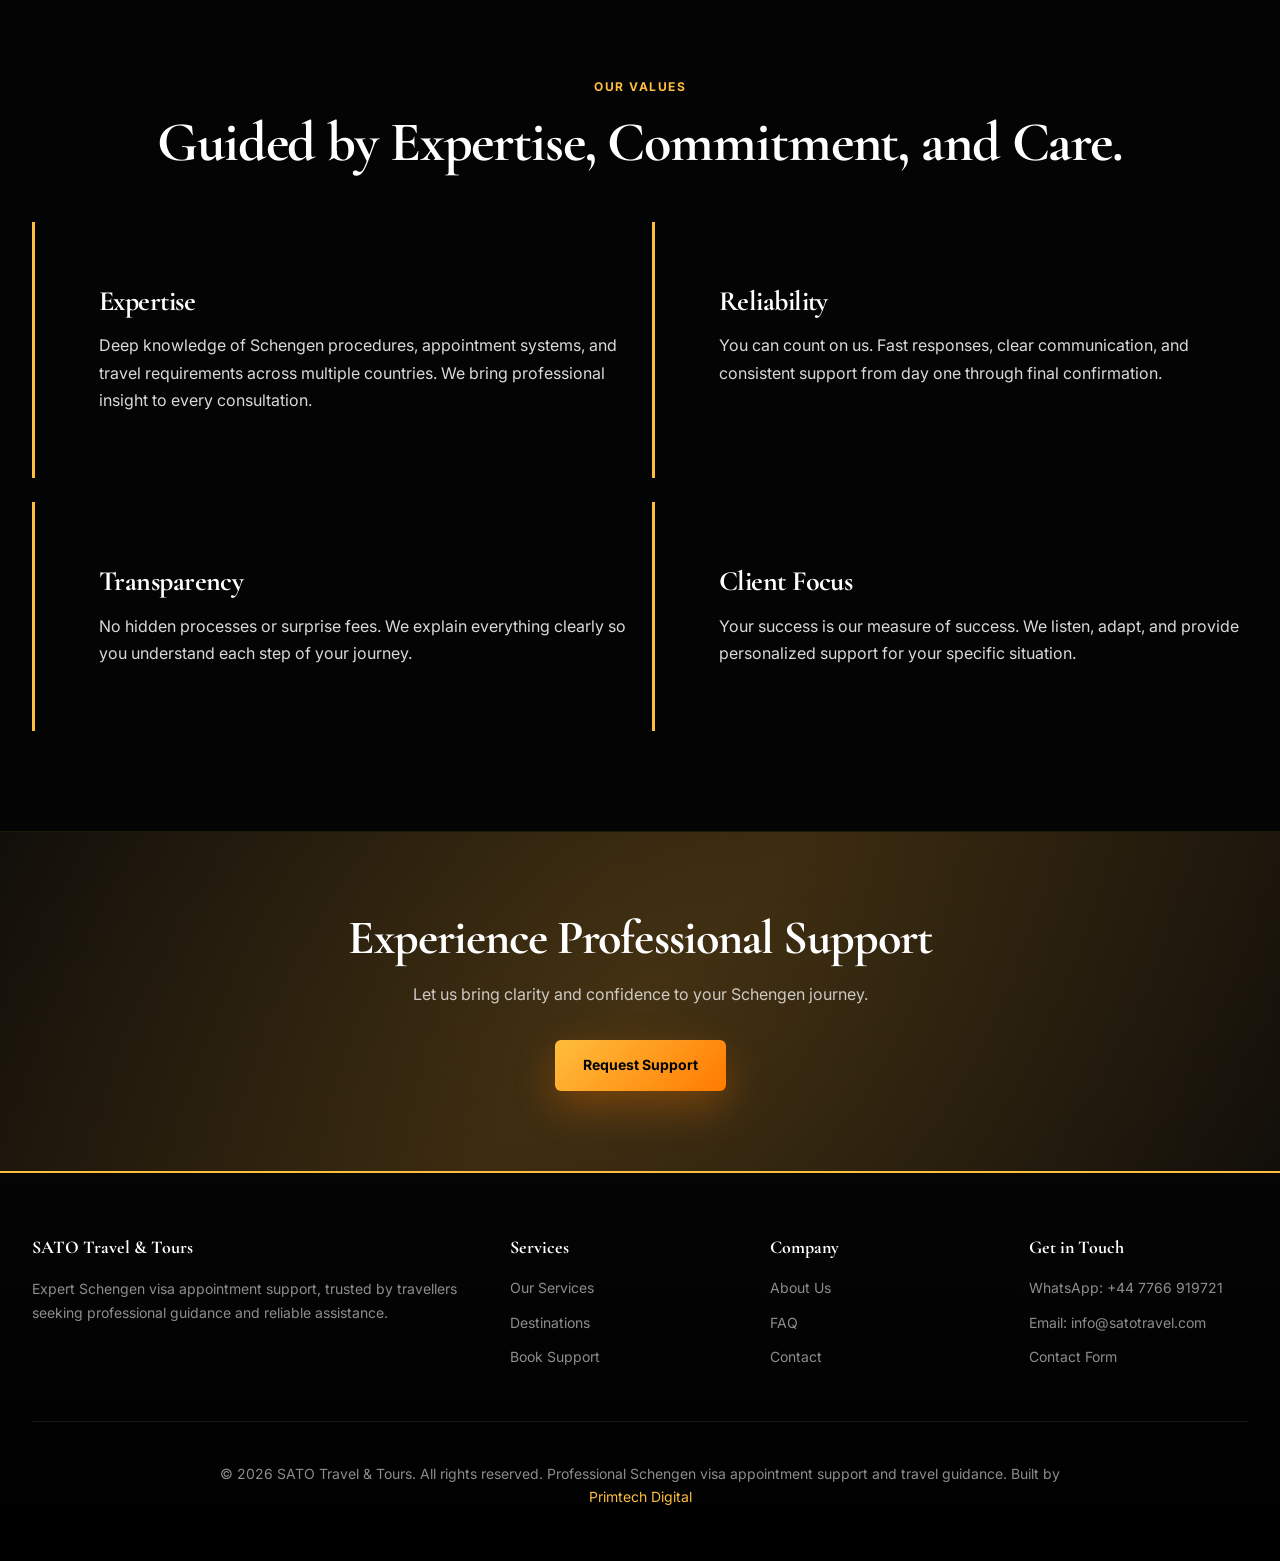
==== commit 700ce790: "Complete Font Awesome WhatsApp icons and OG meta tags across all pages Changes: - Updated index.html" ====
--- a/about.html
+++ b/about.html
@@ -5,9 +5,19 @@
   <meta name="viewport" content="width=device-width, initial-scale=1.0">
   <title>About | SATO Travel & Tours</title>
   <meta name="description" content="Learn about SATO Travel & Tours' mission to provide expert, reliable Schengen visa appointment support and professional guidance.">
+  <meta property="og:title" content="SATO Travel & Tours | About Us">
+  <meta property="og:description" content="Learn about SATO Travel & Tours' mission to provide expert, reliable Schengen visa appointment support and professional guidance.">
+  <meta property="og:image" content="assets/images/og-image.svg">
+  <meta property="og:url" content="https://reachedbyte.github.io/sato-travel-website/about.html">
+  <meta property="og:type" content="website">
+  <meta name="twitter:card" content="summary_large_image">
+  <meta name="twitter:title" content="SATO Travel & Tours | About Us">
+  <meta name="twitter:description" content="Learn about SATO Travel & Tours' mission to provide expert, reliable Schengen visa appointment support and professional guidance.">
+  <meta name="twitter:image" content="assets/images/og-image.svg">
   <link rel="icon" href="assets/images/favicon.svg" type="image/svg+xml">
   <link rel="preconnect" href="https://fonts.googleapis.com">
   <link rel="preconnect" href="https://fonts.gstatic.com" crossorigin>
+  <link rel="stylesheet" href="https://cdnjs.cloudflare.com/ajax/libs/font-awesome/6.4.0/css/all.min.css">
   <link rel="stylesheet" href="assets/css/style.css">
 </head>
 <body>
@@ -134,7 +144,7 @@
 </footer>
 
 <a href="https://wa.me/447766919721" class="whatsapp-fab" aria-label="Chat on WhatsApp" title="Chat with us on WhatsApp">
-  <img src="assets/images/whatsapp.png" alt="WhatsApp" />
+  <i class="fab fa-whatsapp"></i>
 </a>
 <script src="assets/js/main.js"></script>
 </body>
--- a/assets/css/style.css
+++ b/assets/css/style.css
@@ -969,24 +969,29 @@
   width: 56px;
   height: 56px;
   border-radius: 50%;
-  background: transparent;
+  background: #25d366;
+  color: white;
   display: flex;
   align-items: center;
   justify-content: center;
+  font-size: 28px;
   cursor: pointer;
   transition: all var(--transition-fast);
   z-index: 50;
   min-height: 48px;
+  box-shadow: 0 12px 40px rgba(37, 211, 102, 0.4);
+  text-decoration: none;
 }
 
 .whatsapp-fab:hover {
   transform: scale(1.1);
-}
-
-.whatsapp-fab img {
-  width: 100%;
-  height: 100%;
-  object-fit: contain;
+  box-shadow: 0 16px 56px rgba(37, 211, 102, 0.5);
+}
+
+.whatsapp-fab i {
+  display: flex;
+  align-items: center;
+  justify-content: center;
 }
 
 /* ============================================================================
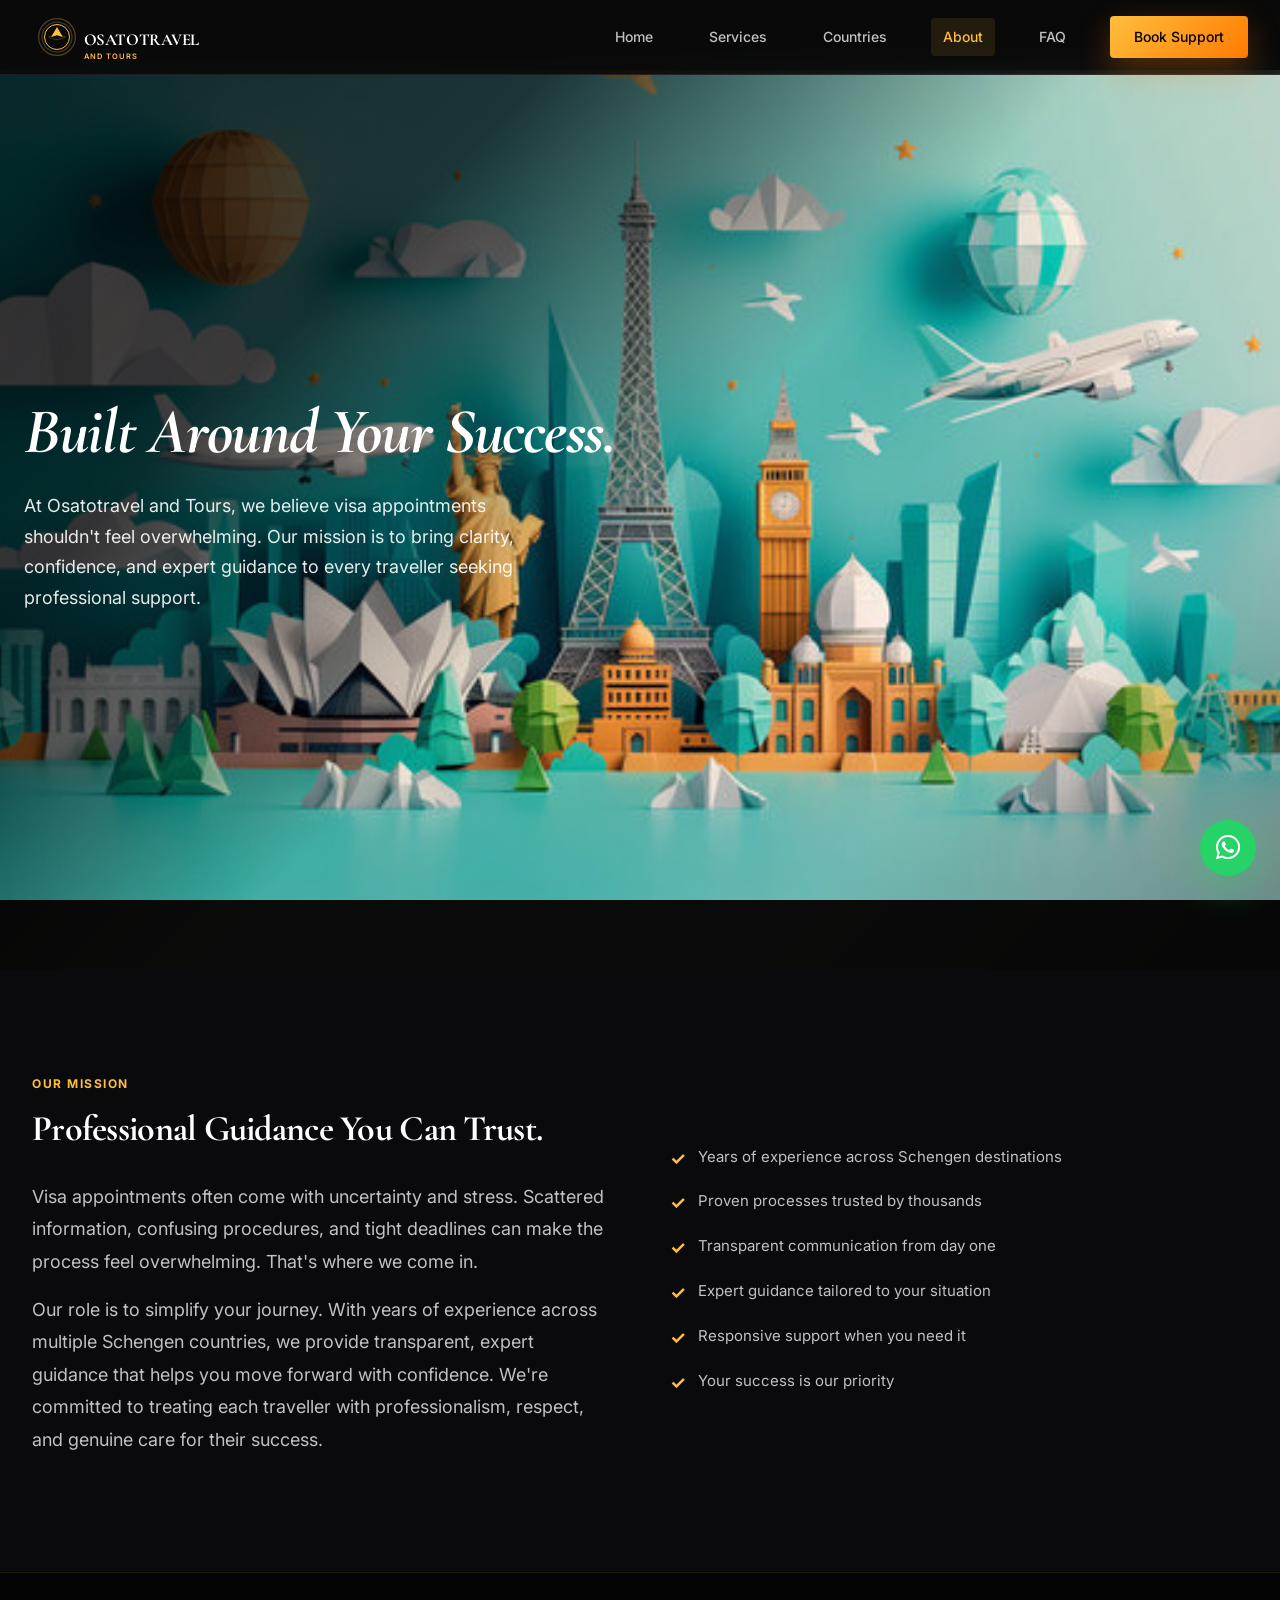
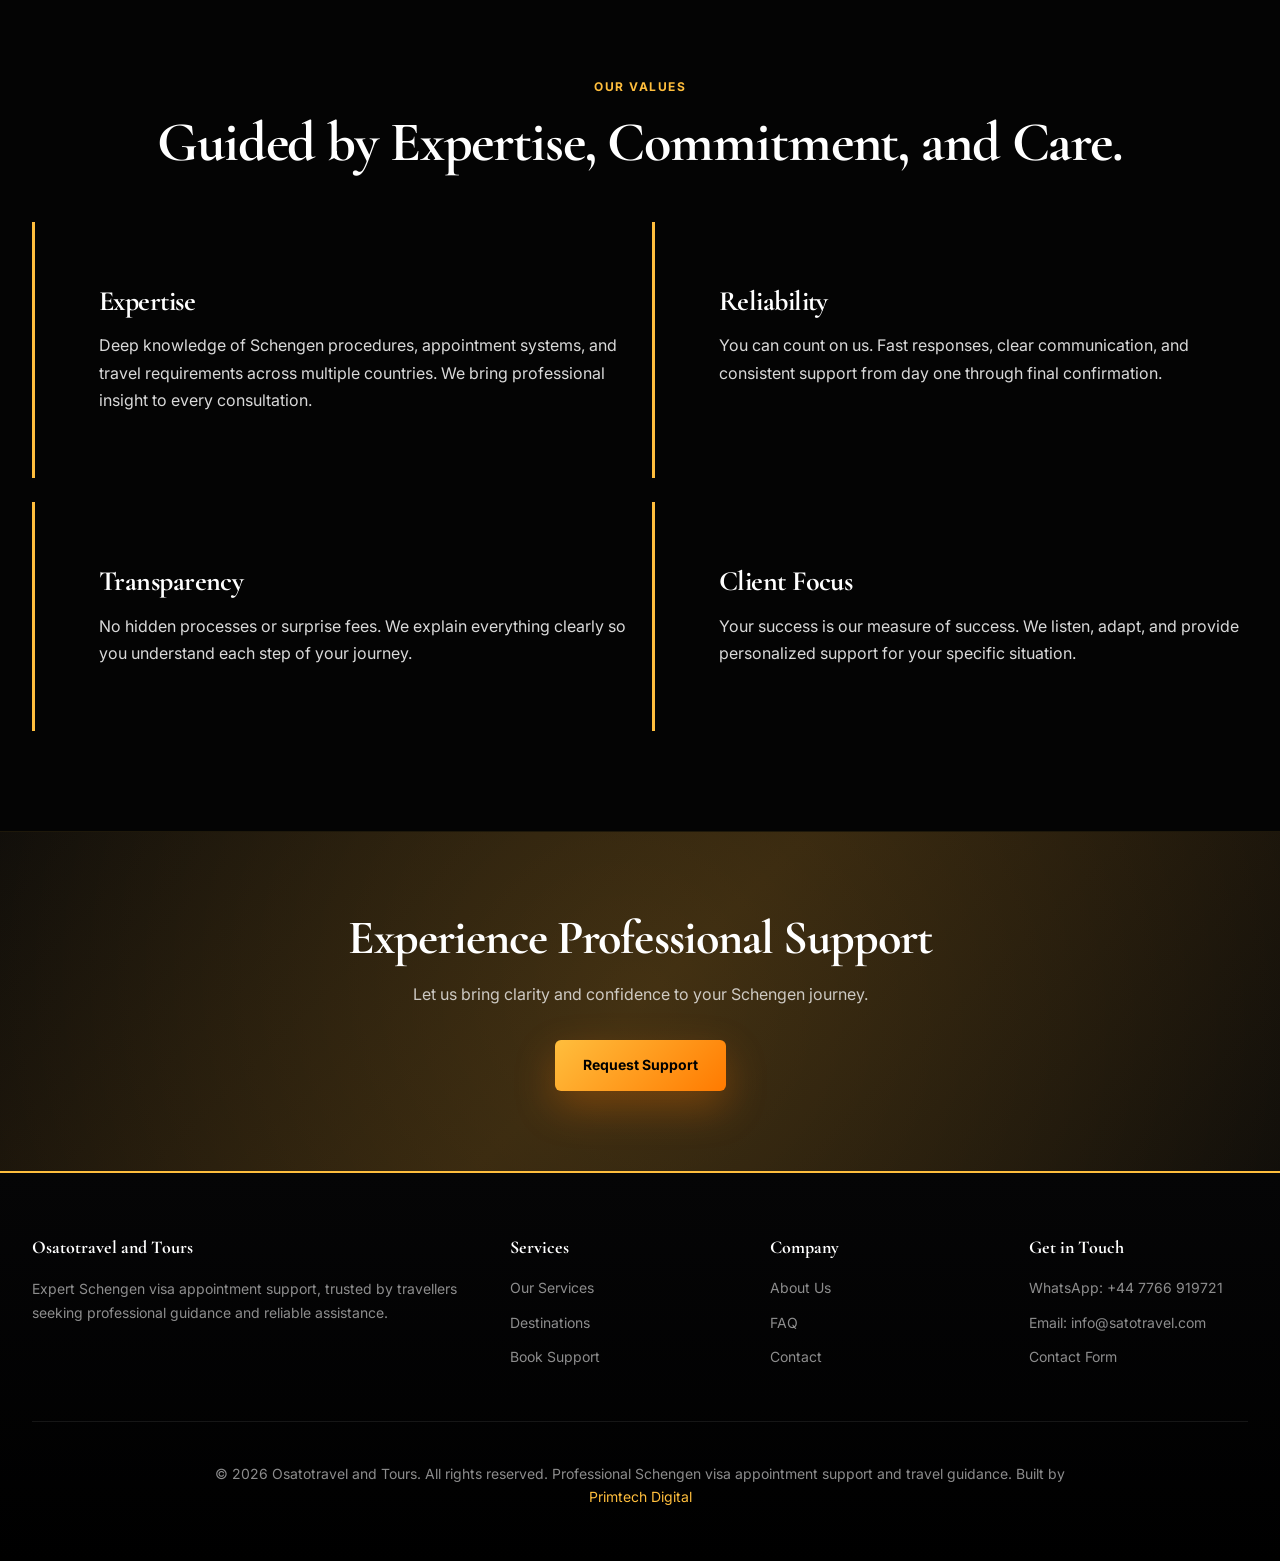
==== commit 8705a45f: "Update business name from SATO Travel & Tours to Osatotravel and Tours Changes: - Updated all text r" ====
--- a/about.html
+++ b/about.html
@@ -3,16 +3,16 @@
 <head>
   <meta charset="UTF-8">
   <meta name="viewport" content="width=device-width, initial-scale=1.0">
-  <title>About | SATO Travel & Tours</title>
-  <meta name="description" content="Learn about SATO Travel & Tours' mission to provide expert, reliable Schengen visa appointment support and professional guidance.">
-  <meta property="og:title" content="SATO Travel & Tours | About Us">
-  <meta property="og:description" content="Learn about SATO Travel & Tours' mission to provide expert, reliable Schengen visa appointment support and professional guidance.">
+  <title>About | Osatotravel and Tours</title>
+  <meta name="description" content="Learn about Osatotravel and Tours' mission to provide expert, reliable Schengen visa appointment support and professional guidance.">
+  <meta property="og:title" content="Osatotravel and Tours | About Us">
+  <meta property="og:description" content="Learn about Osatotravel and Tours' mission to provide expert, reliable Schengen visa appointment support and professional guidance.">
   <meta property="og:image" content="assets/images/og-image.svg">
   <meta property="og:url" content="https://reachedbyte.github.io/sato-travel-website/about.html">
   <meta property="og:type" content="website">
   <meta name="twitter:card" content="summary_large_image">
-  <meta name="twitter:title" content="SATO Travel & Tours | About Us">
-  <meta name="twitter:description" content="Learn about SATO Travel & Tours' mission to provide expert, reliable Schengen visa appointment support and professional guidance.">
+  <meta name="twitter:title" content="Osatotravel and Tours | About Us">
+  <meta name="twitter:description" content="Learn about Osatotravel and Tours' mission to provide expert, reliable Schengen visa appointment support and professional guidance.">
   <meta name="twitter:image" content="assets/images/og-image.svg">
   <link rel="icon" href="assets/images/favicon.svg" type="image/svg+xml">
   <link rel="preconnect" href="https://fonts.googleapis.com">
@@ -32,8 +32,8 @@
         <path d="M 30 18 L 37 30 L 30 28 L 23 30 Z" fill="#ffbe3d"/>
         <path d="M 20 30 Q 30 24 40 30" fill="none" stroke="#ffbe3d" stroke-width="0.7" opacity="0.4"/>
         <path d="M 20 30 Q 30 36 40 30" fill="none" stroke="#ffbe3d" stroke-width="0.7" opacity="0.4"/>
-        <text x="62" y="40" font-family="'Cormorant Garamond', serif" font-size="32" font-weight="700" fill="#ffffff" letter-spacing="-0.5">SATO</text>
-        <text x="62" y="56" font-family="'Inter', sans-serif" font-size="9" font-weight="600" fill="#ffbe3d" letter-spacing="1.2" text-transform="uppercase">TRAVEL &amp; TOURS</text>
+        <text x="62" y="40" font-family='Cormorant Garamond', serif" font-size="20" font-weight="700" fill="#ffffff" letter-spacing="-0.5">OSATOTRAVEL</text>
+        <text x="62" y="56" font-family="'Inter', sans-serif" font-size="9" font-weight="600" fill="#ffbe3d" letter-spacing="1.2" text-transform="uppercase">AND TOURS</text>
       </svg>
     </a>
     <button class="menu-toggle" aria-label="Open menu">☰</button>
@@ -51,7 +51,7 @@
 <section class="hero">
   <div class="hero-content reveal">
     <h1>Built Around Your Success.</h1>
-    <p>At SATO Travel & Tours, we believe visa appointments shouldn't feel overwhelming. Our mission is to bring clarity, confidence, and expert guidance to every traveller seeking professional support.</p>
+    <p>At Osatotravel and Tours, we believe visa appointments shouldn't feel overwhelming. Our mission is to bring clarity, confidence, and expert guidance to every traveller seeking professional support.</p>
   </div>
 </section>
 
@@ -116,7 +116,7 @@
 <footer class="footer">
   <div class="container footer-grid">
     <div>
-      <h4>SATO Travel & Tours</h4>
+      <h4>Osatotravel and Tours</h4>
       <p>Expert Schengen visa appointment support, trusted by travellers seeking professional guidance and reliable assistance.</p>
     </div>
     <div>
@@ -139,7 +139,7 @@
     </div>
   </div>
   <div class="footer-copyright">
-    <p></p><p>&copy; 2026 SATO Travel & Tours. All rights reserved. Professional Schengen visa appointment support and travel guidance. Built by <a href="https://primtechdigital.com" style="color: #ffbe3d; text-decoration: none;">Primtech Digital</a></p>
+    <p></p><p>&copy; 2026 Osatotravel and Tours. All rights reserved. Professional Schengen visa appointment support and travel guidance. Built by <a href="https://primtechdigital.com" style="color: #ffbe3d; text-decoration: none;">Primtech Digital</a></p>
   </div>
 </footer>
 
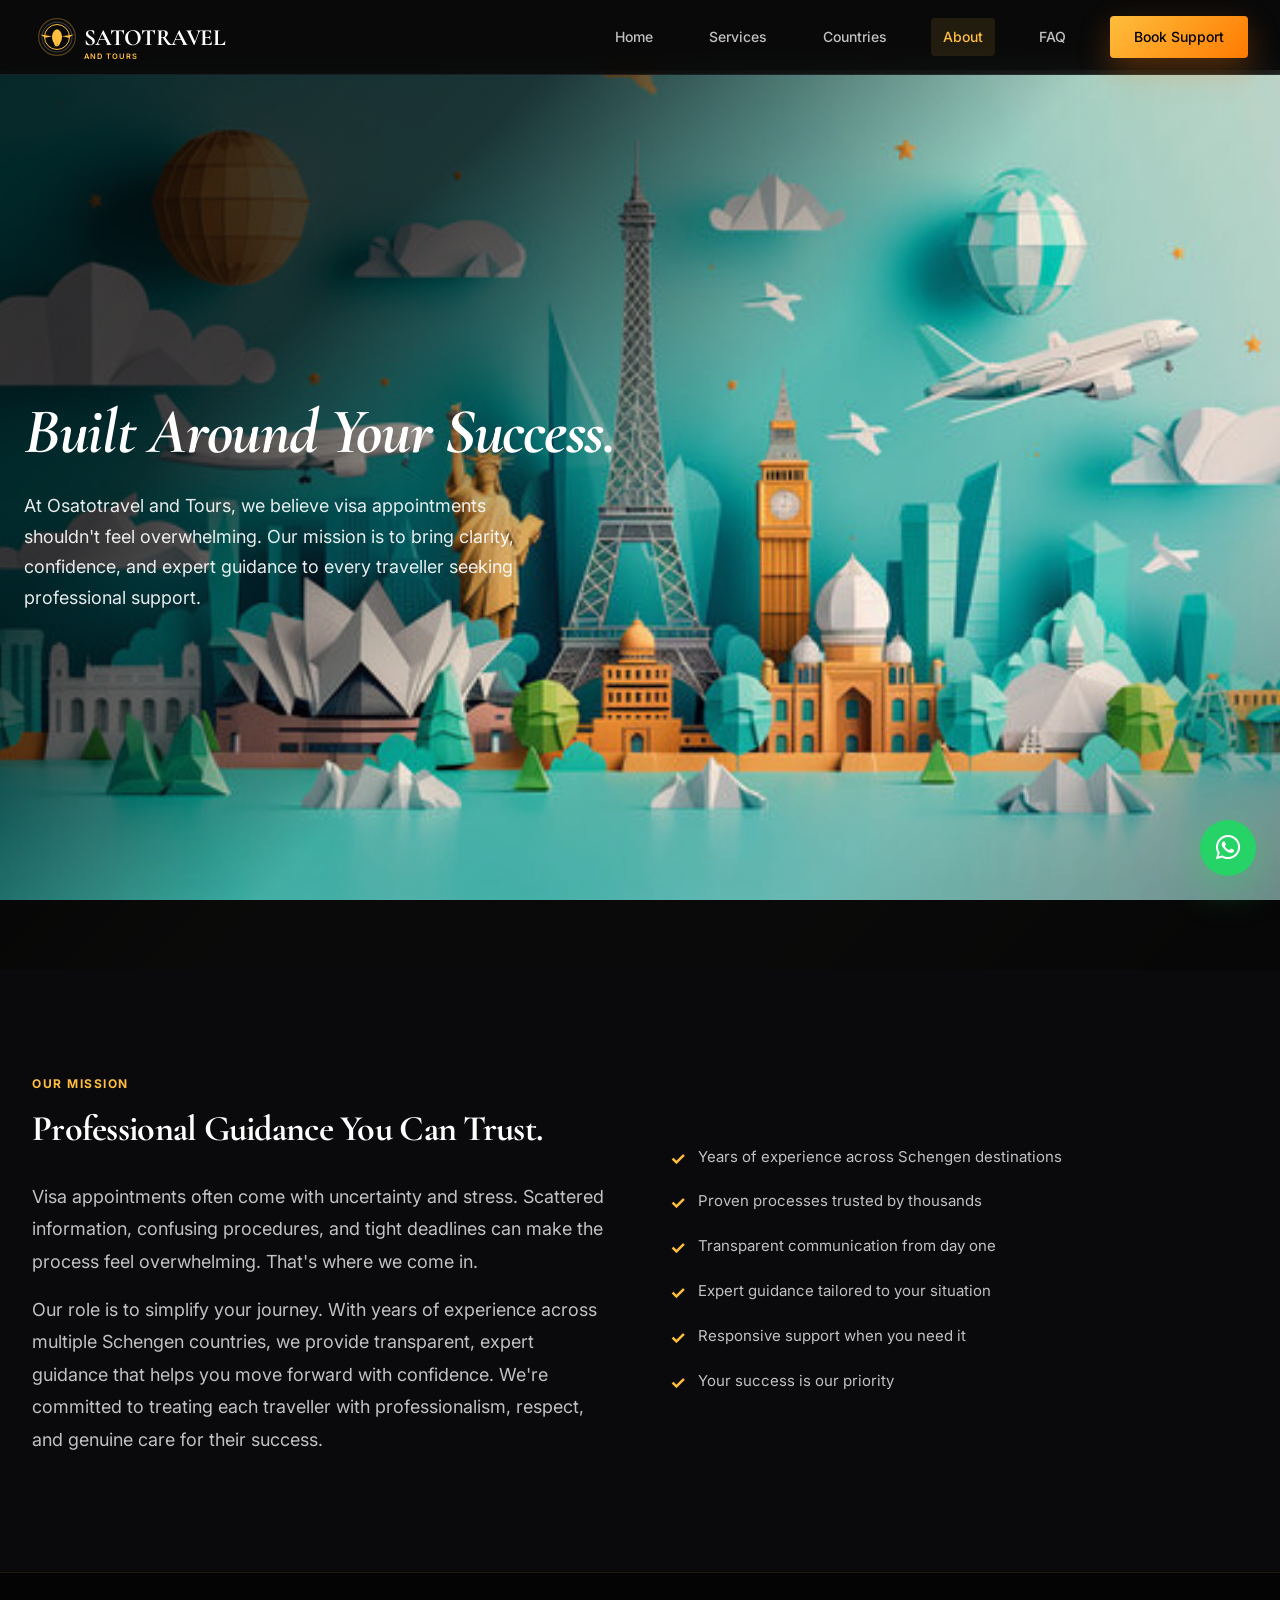
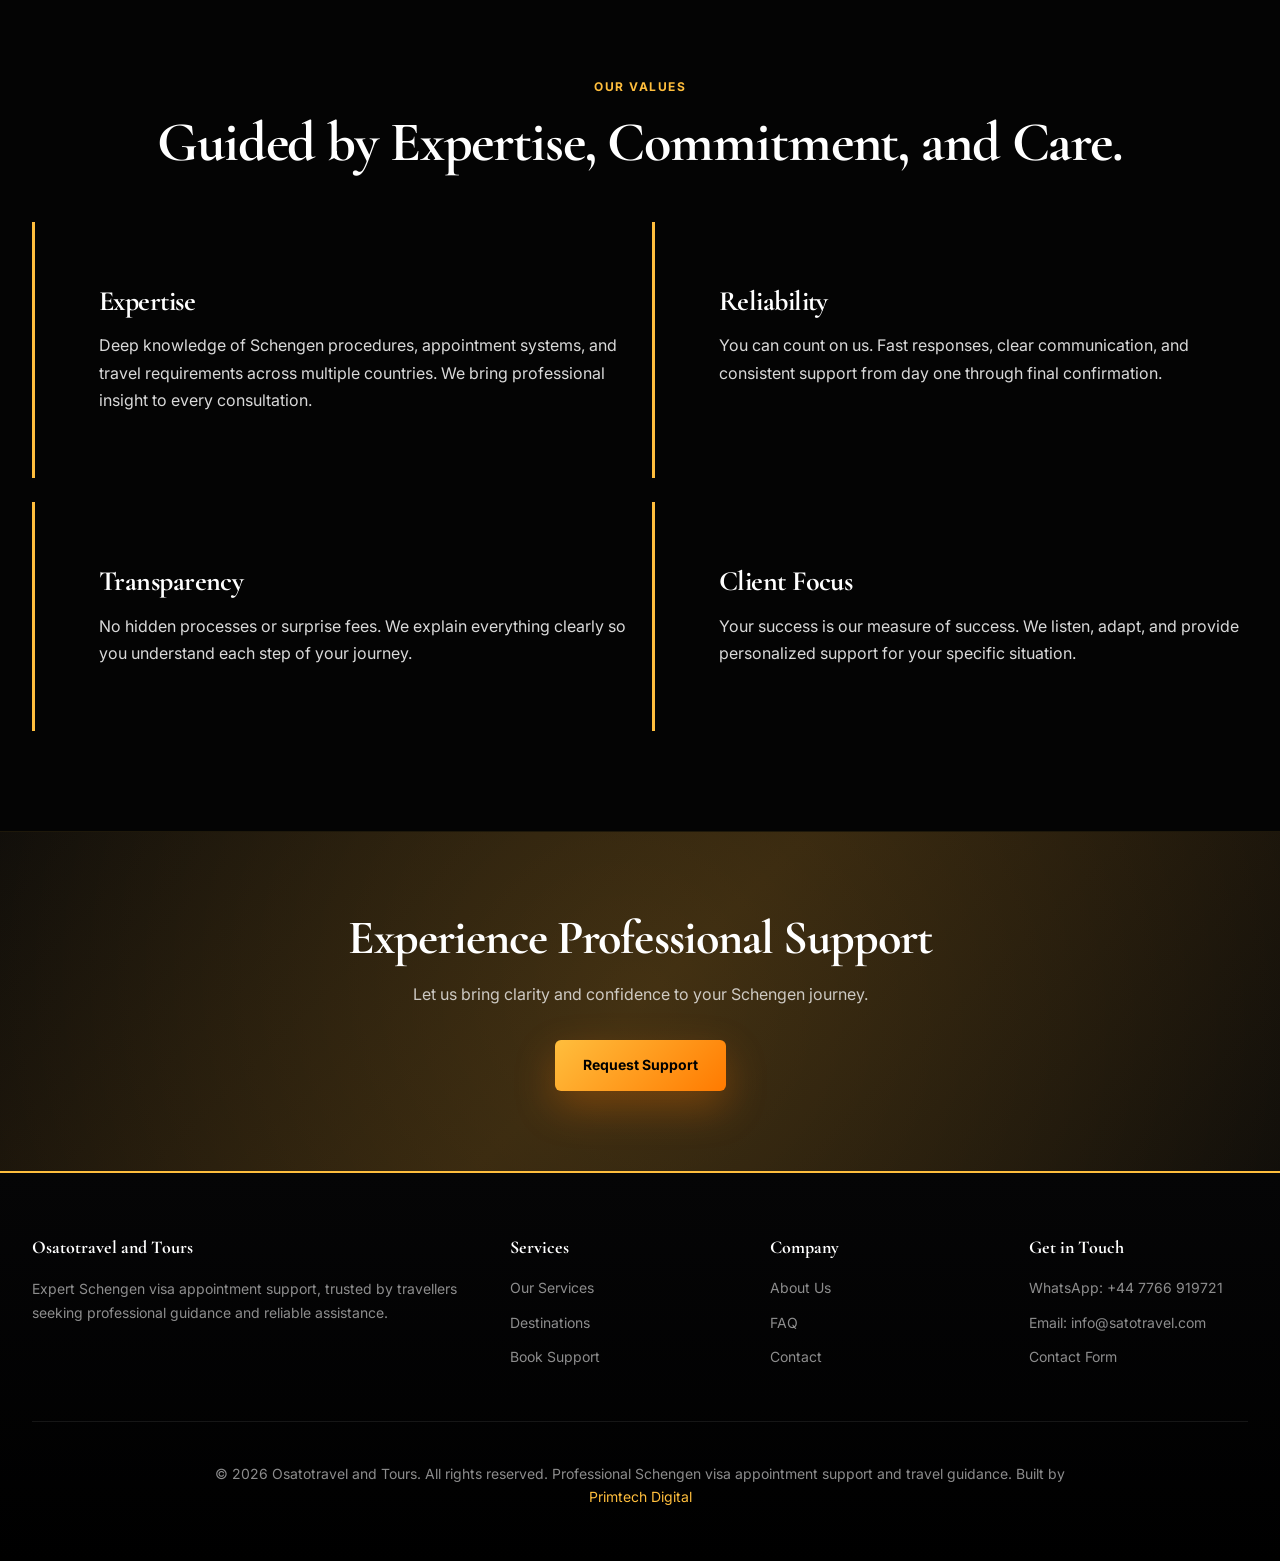
==== commit 2f6d5d9e: "Redesign logo: plane icon forming the O in Osatotravel Changes: - Created new logo concept with styl" ====
--- a/about.html
+++ b/about.html
@@ -25,16 +25,20 @@
 <header class="site-header">
   <div class="container nav-wrap">
     <a href="index.html" class="brand">
-      <svg class="brand-logo" viewBox="0 0 240 60" xmlns="http://www.w3.org/2000/svg" width="240" height="60" preserveAspectRatio="xMinYMid meet">
-        <circle cx="30" cy="30" r="22" fill="none" stroke="#ffbe3d" stroke-width="1.5" opacity="0.3"/>
-        <circle cx="30" cy="30" r="18" fill="none" stroke="#ffffff" stroke-width="1.5" opacity="0.2"/>
-        <circle cx="30" cy="30" r="15" fill="none" stroke="#ffbe3d" stroke-width="1.2"/>
-        <path d="M 30 18 L 37 30 L 30 28 L 23 30 Z" fill="#ffbe3d"/>
-        <path d="M 20 30 Q 30 24 40 30" fill="none" stroke="#ffbe3d" stroke-width="0.7" opacity="0.4"/>
-        <path d="M 20 30 Q 30 36 40 30" fill="none" stroke="#ffbe3d" stroke-width="0.7" opacity="0.4"/>
-        <text x="62" y="40" font-family='Cormorant Garamond', serif" font-size="20" font-weight="700" fill="#ffffff" letter-spacing="-0.5">OSATOTRAVEL</text>
-        <text x="62" y="56" font-family="'Inter', sans-serif" font-size="9" font-weight="600" fill="#ffbe3d" letter-spacing="1.2" text-transform="uppercase">AND TOURS</text>
-      </svg>
+      
+<svg class="brand-logo" viewBox="0 0 240 60" xmlns="http://www.w3.org/2000/svg" width="240" height="60" preserveAspectRatio="xMinYMid meet">
+  <circle cx="30" cy="30" r="22" fill="none" stroke="#ffbe3d" stroke-width="1.5" opacity="0.3"/>
+  <circle cx="30" cy="30" r="18" fill="none" stroke="#ffffff" stroke-width="1.5" opacity="0.2"/>
+  <circle cx="30" cy="30" r="15" fill="none" stroke="#ffbe3d" stroke-width="1.2"/>
+  <ellipse cx="30" cy="30" rx="6" ry="9" fill="#ffbe3d"/>
+  <circle cx="30" cy="23" r="2" fill="#ffbe3d"/>
+  <path d="M 24 29 L 10 27 L 16 31 Z" fill="#ffbe3d"/>
+  <path d="M 36 29 L 50 27 L 44 31 Z" fill="#ffbe3d"/>
+  <path d="M 27 38 Q 30 43 33 38" fill="none" stroke="#ffbe3d" stroke-width="1.5" stroke-linecap="round"/>
+  <path d="M 28.5 38 L 27 42 L 31.5 38 Z" fill="#ffbe3d"/>
+  <text x="62" y="40" font-family="'Cormorant Garamond', serif" font-size="28" font-weight="700" fill="#ffffff" letter-spacing="-0.5">SATOTRAVEL</text>
+  <text x="62" y="56" font-family="'Inter', sans-serif" font-size="9" font-weight="600" fill="#ffbe3d" letter-spacing="1.2" text-transform="uppercase">AND TOURS</text>
+</svg>
     </a>
     <button class="menu-toggle" aria-label="Open menu">☰</button>
     <nav class="nav-links">
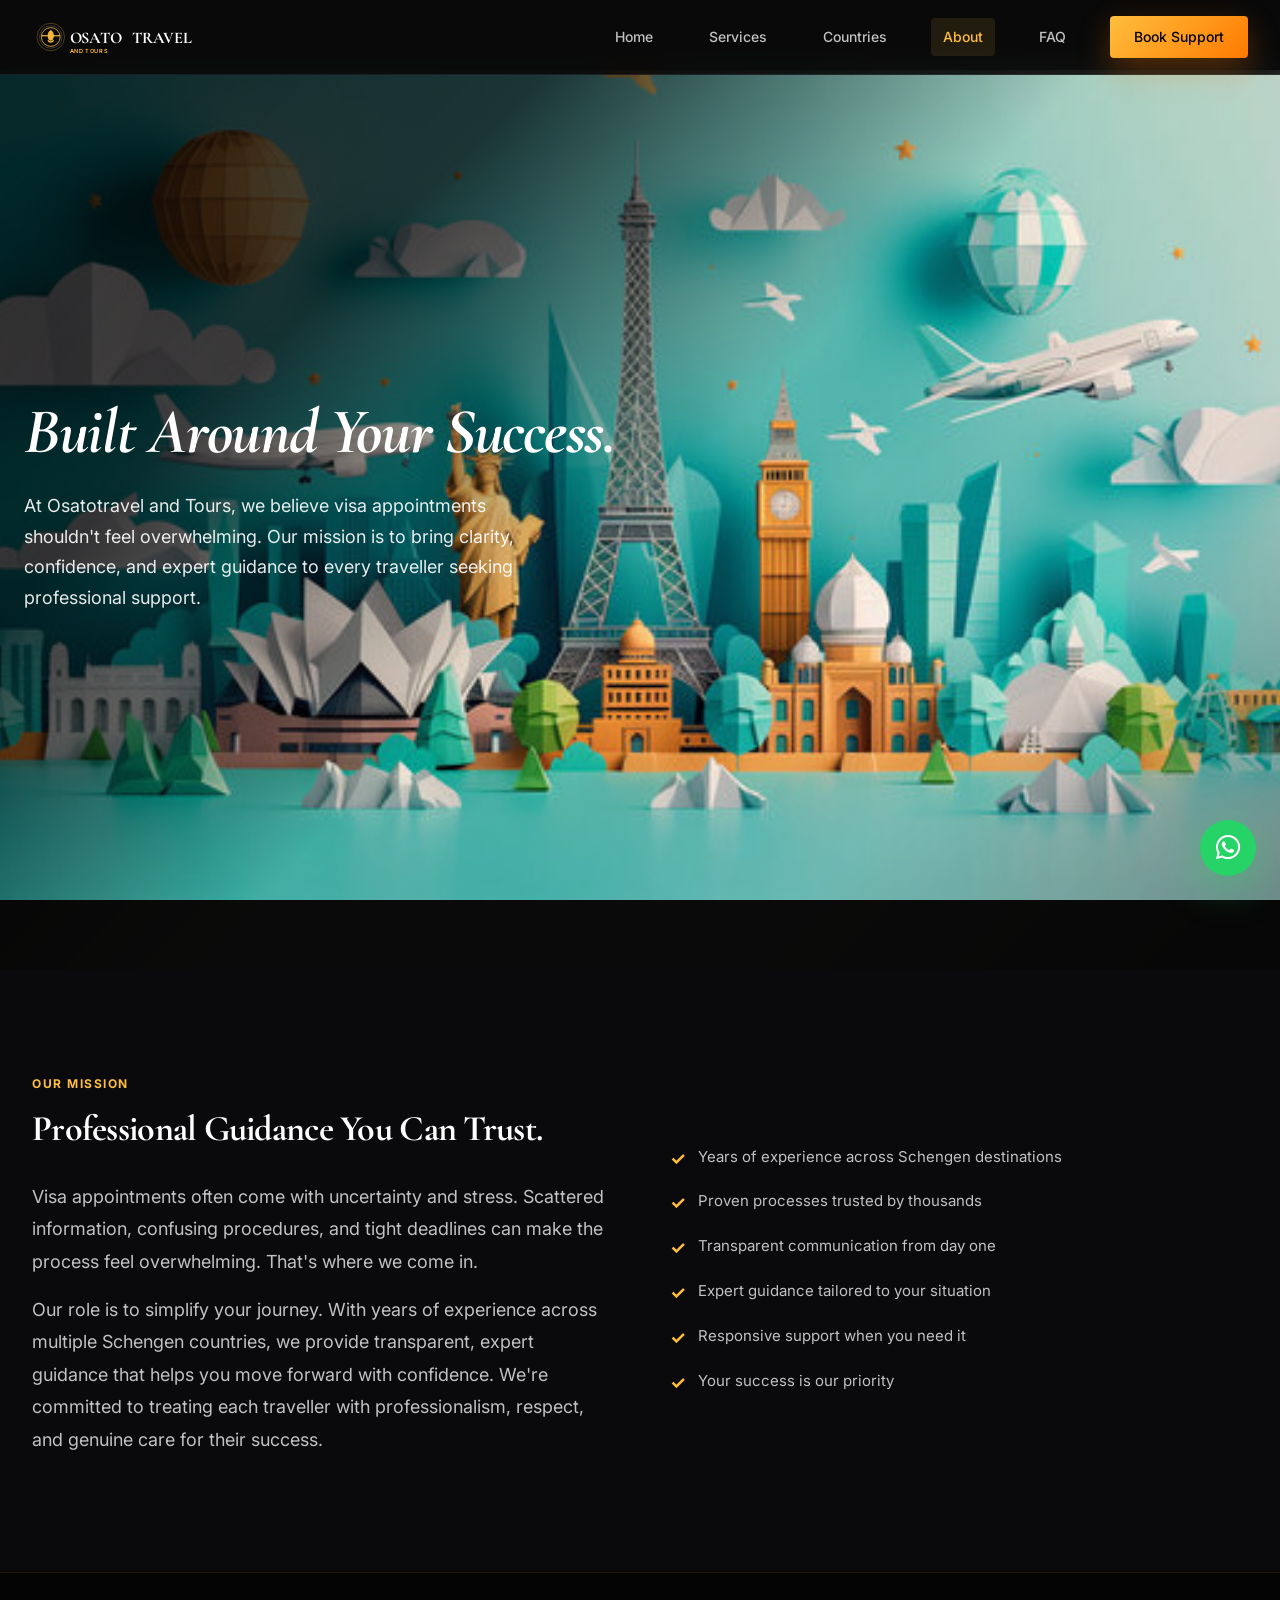
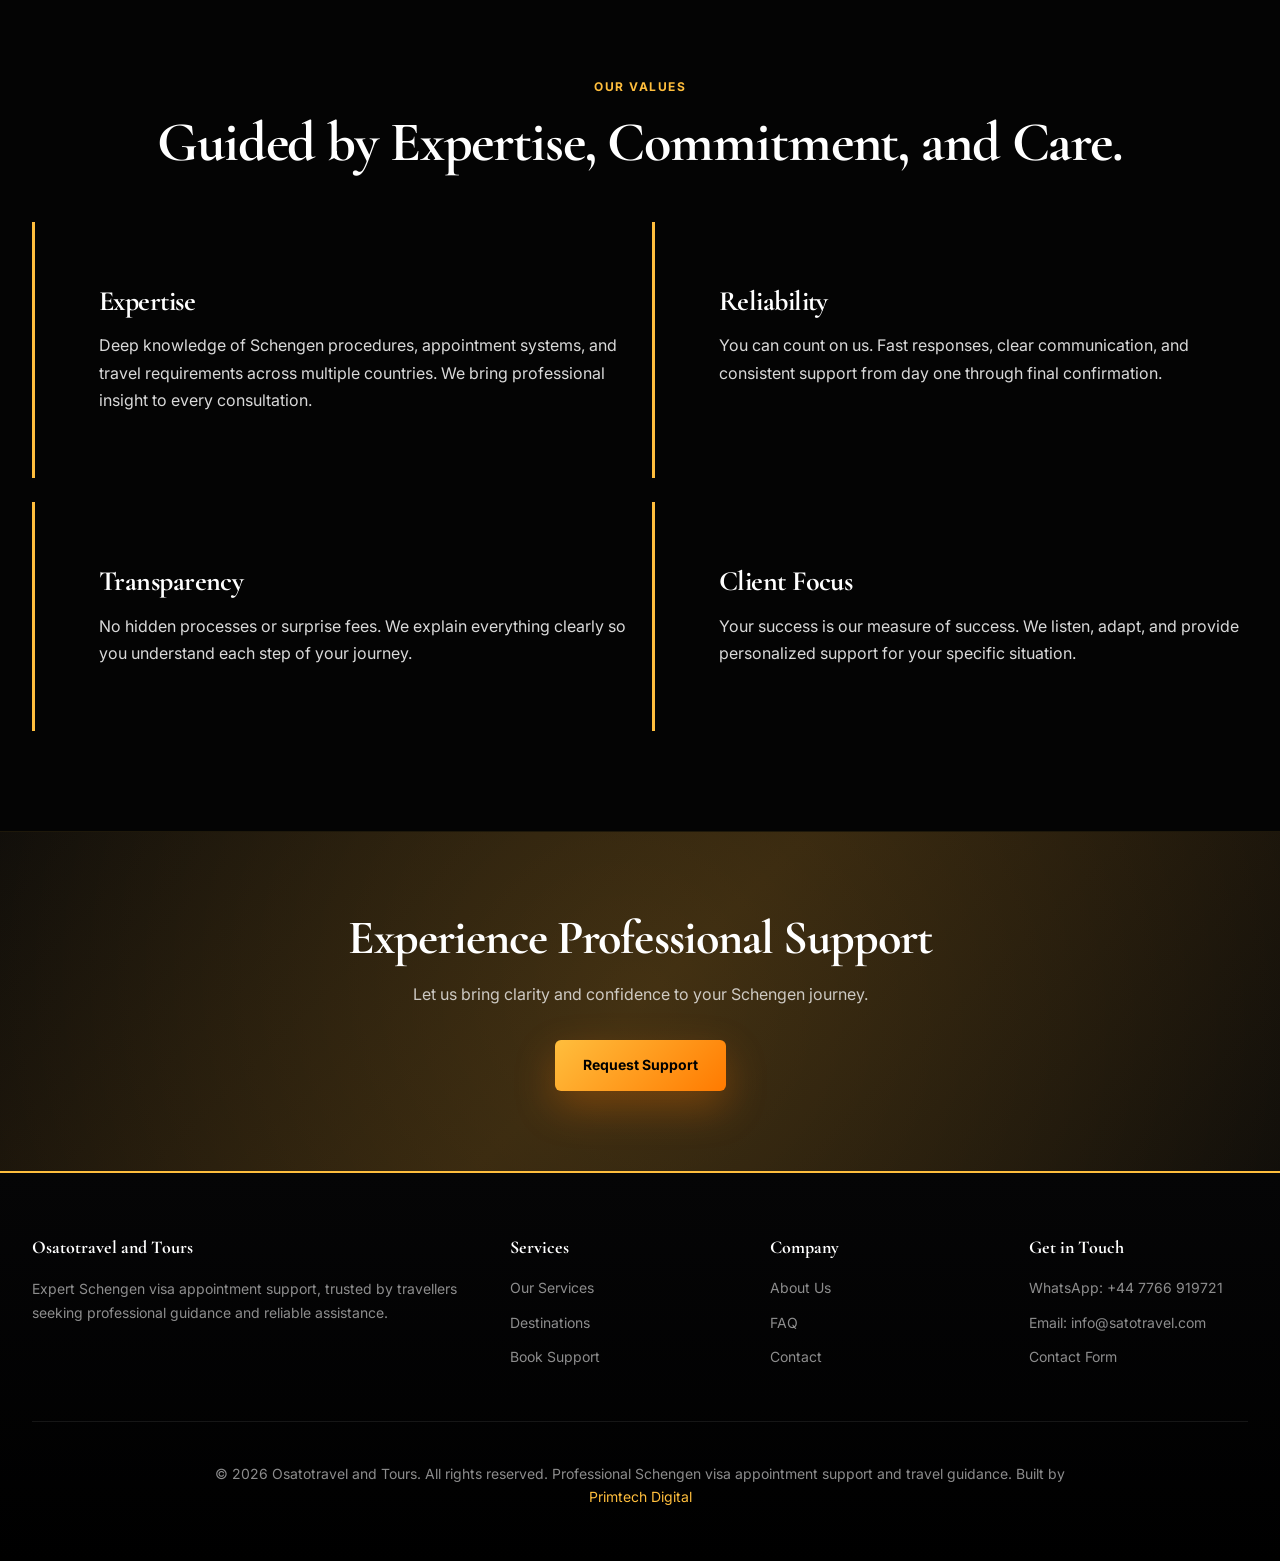
==== commit 30b47faf: "Correct logo design with proper spacing: OSATO  TRAVEL  AND TOURS Changes: - Added proper spacing be" ====
--- a/about.html
+++ b/about.html
@@ -26,18 +26,21 @@
   <div class="container nav-wrap">
     <a href="index.html" class="brand">
       
-<svg class="brand-logo" viewBox="0 0 240 60" xmlns="http://www.w3.org/2000/svg" width="240" height="60" preserveAspectRatio="xMinYMid meet">
+
+<svg class="brand-logo" viewBox="0 0 320 60" xmlns="http://www.w3.org/2000/svg" width="320" height="60" preserveAspectRatio="xMinYMid meet">
   <circle cx="30" cy="30" r="22" fill="none" stroke="#ffbe3d" stroke-width="1.5" opacity="0.3"/>
   <circle cx="30" cy="30" r="18" fill="none" stroke="#ffffff" stroke-width="1.5" opacity="0.2"/>
   <circle cx="30" cy="30" r="15" fill="none" stroke="#ffbe3d" stroke-width="1.2"/>
-  <ellipse cx="30" cy="30" rx="6" ry="9" fill="#ffbe3d"/>
-  <circle cx="30" cy="23" r="2" fill="#ffbe3d"/>
-  <path d="M 24 29 L 10 27 L 16 31 Z" fill="#ffbe3d"/>
-  <path d="M 36 29 L 50 27 L 44 31 Z" fill="#ffbe3d"/>
-  <path d="M 27 38 Q 30 43 33 38" fill="none" stroke="#ffbe3d" stroke-width="1.5" stroke-linecap="round"/>
-  <path d="M 28.5 38 L 27 42 L 31.5 38 Z" fill="#ffbe3d"/>
-  <text x="62" y="40" font-family="'Cormorant Garamond', serif" font-size="28" font-weight="700" fill="#ffffff" letter-spacing="-0.5">SATOTRAVEL</text>
-  <text x="62" y="56" font-family="'Inter', sans-serif" font-size="9" font-weight="600" fill="#ffbe3d" letter-spacing="1.2" text-transform="uppercase">AND TOURS</text>
+  <ellipse cx="30" cy="28" rx="5" ry="8" fill="#ffbe3d" opacity="0.95"/>
+  <circle cx="30" cy="21" r="1.8" fill="#ffbe3d"/>
+  <rect x="15" y="27" width="15" height="2" fill="#ffbe3d" opacity="0.9"/>
+  <rect x="30" y="27" width="15" height="2" fill="#ffbe3d" opacity="0.9"/>
+  <path d="M 26 36 Q 30 40 34 36" fill="none" stroke="#ffbe3d" stroke-width="2" stroke-linecap="round"/>
+  <path d="M 28 36 L 26.5 39 L 29 36.5 Z" fill="#ffbe3d"/>
+  <path d="M 32 36 L 33.5 39 L 31 36.5 Z" fill="#ffbe3d"/>
+  <text x="60" y="40" font-family="'Cormorant Garamond', serif" font-size="26" font-weight="700" fill="#ffffff" letter-spacing="-0.3">OSATO</text>
+  <text x="160" y="40" font-family="'Cormorant Garamond', serif" font-size="26" font-weight="700" fill="#ffffff" letter-spacing="-0.3">TRAVEL</text>
+  <text x="60" y="56" font-family="'Inter', sans-serif" font-size="9" font-weight="600" fill="#ffbe3d" letter-spacing="1" text-transform="uppercase">AND TOURS</text>
 </svg>
     </a>
     <button class="menu-toggle" aria-label="Open menu">☰</button>
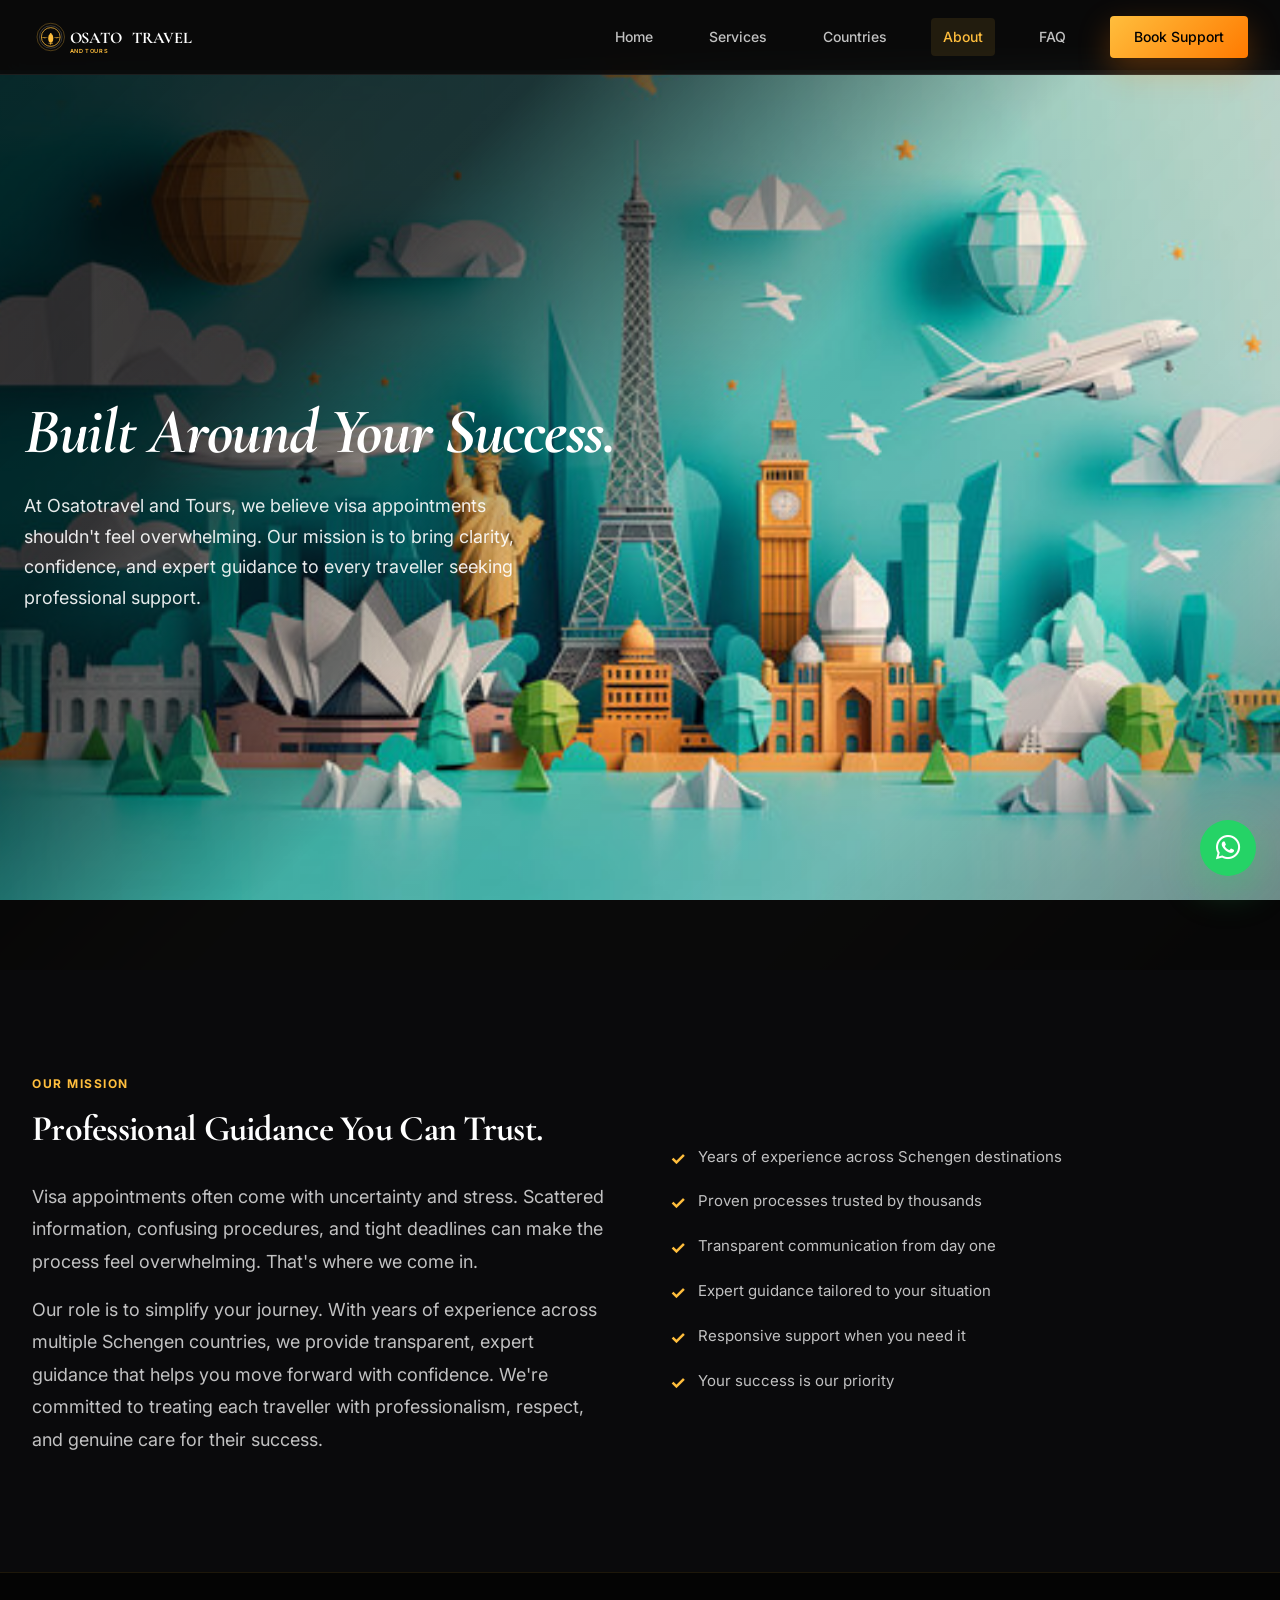
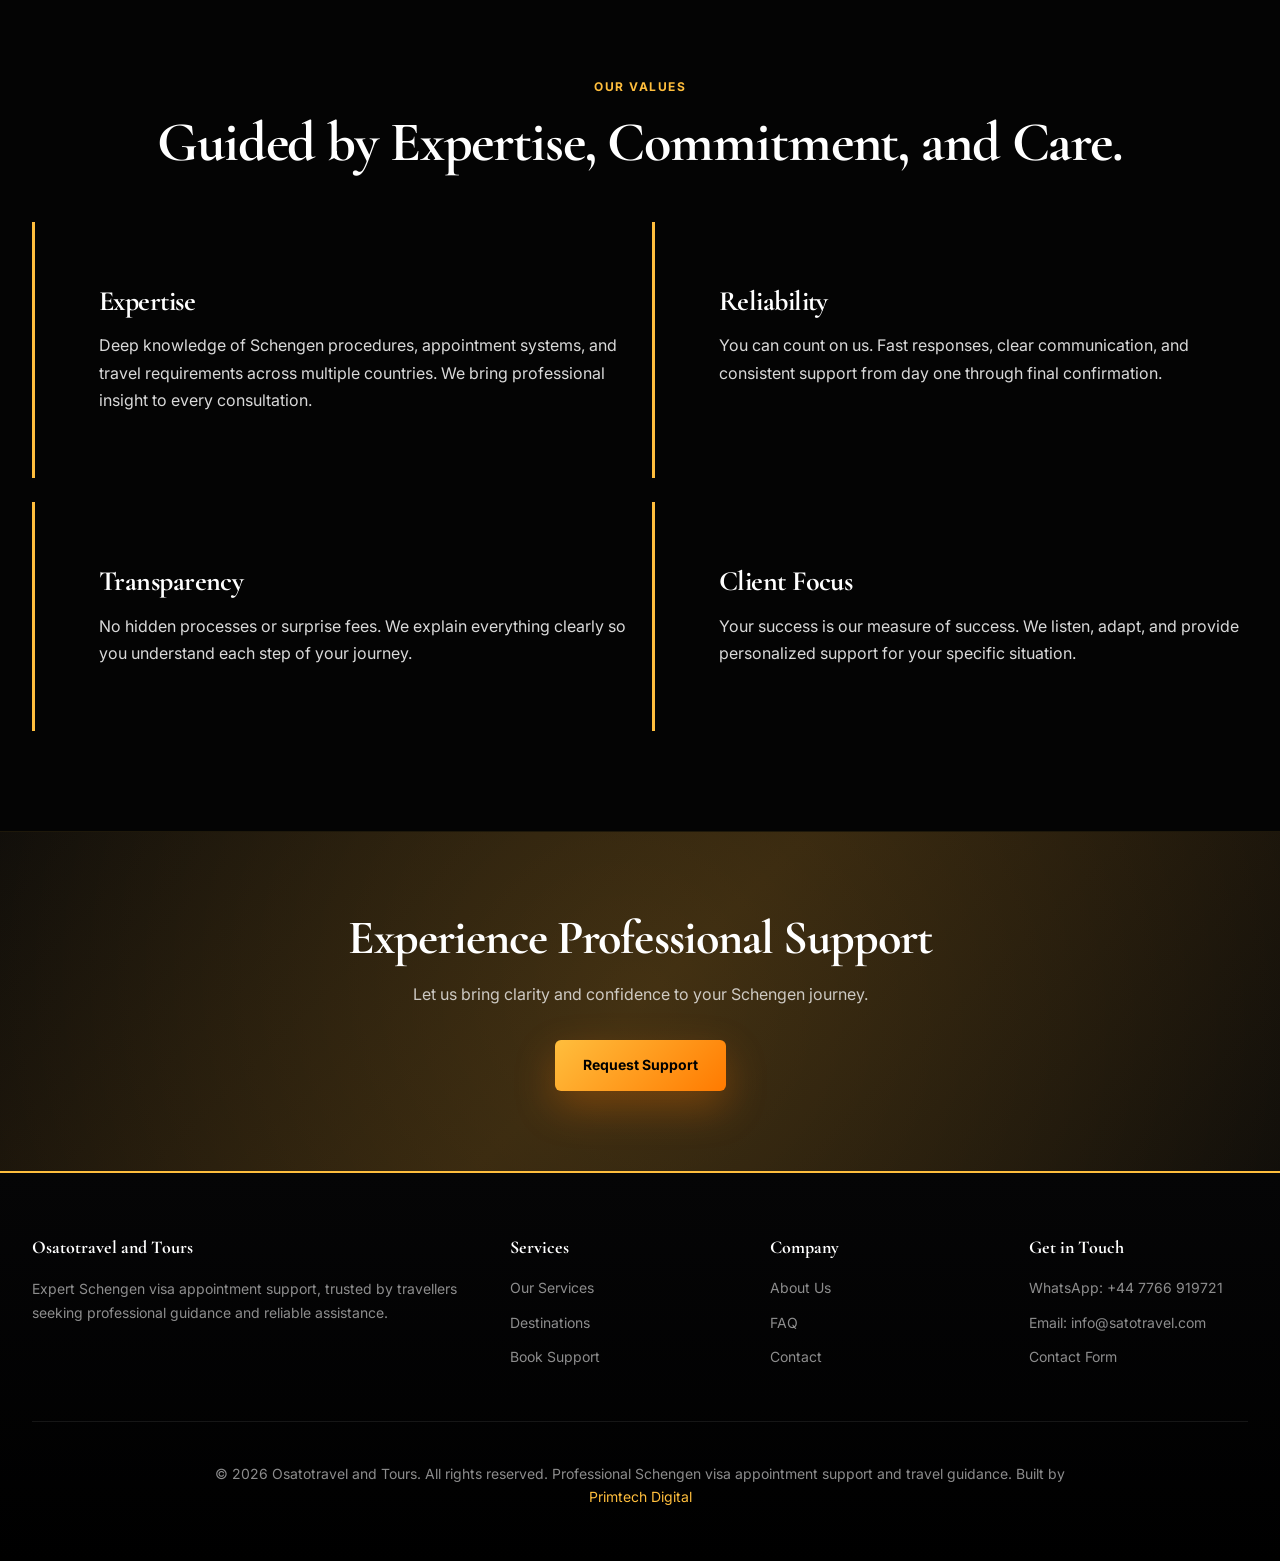
==== commit 52735180: "Fix logo: airplane positioned INSIDE the circular O Changes: - Circular O outline (not formed by pla" ====
--- a/about.html
+++ b/about.html
@@ -27,17 +27,17 @@
     <a href="index.html" class="brand">
       
 
+
 <svg class="brand-logo" viewBox="0 0 320 60" xmlns="http://www.w3.org/2000/svg" width="320" height="60" preserveAspectRatio="xMinYMid meet">
   <circle cx="30" cy="30" r="22" fill="none" stroke="#ffbe3d" stroke-width="1.5" opacity="0.3"/>
   <circle cx="30" cy="30" r="18" fill="none" stroke="#ffffff" stroke-width="1.5" opacity="0.2"/>
   <circle cx="30" cy="30" r="15" fill="none" stroke="#ffbe3d" stroke-width="1.2"/>
-  <ellipse cx="30" cy="28" rx="5" ry="8" fill="#ffbe3d" opacity="0.95"/>
-  <circle cx="30" cy="21" r="1.8" fill="#ffbe3d"/>
-  <rect x="15" y="27" width="15" height="2" fill="#ffbe3d" opacity="0.9"/>
-  <rect x="30" y="27" width="15" height="2" fill="#ffbe3d" opacity="0.9"/>
-  <path d="M 26 36 Q 30 40 34 36" fill="none" stroke="#ffbe3d" stroke-width="2" stroke-linecap="round"/>
-  <path d="M 28 36 L 26.5 39 L 29 36.5 Z" fill="#ffbe3d"/>
-  <path d="M 32 36 L 33.5 39 L 31 36.5 Z" fill="#ffbe3d"/>
+  <ellipse cx="30" cy="32" rx="4" ry="7" fill="#ffbe3d"/>
+  <circle cx="30" cy="25" r="1.5" fill="#ffbe3d"/>
+  <path d="M 26 31 L 14 30 L 20 32 Z" fill="#ffbe3d"/>
+  <path d="M 34 31 L 46 30 L 40 32 Z" fill="#ffbe3d"/>
+  <path d="M 29 39 L 30 44 L 31 39 Z" fill="#ffbe3d"/>
+  <path d="M 27 40 L 33 40" stroke="#ffbe3d" stroke-width="1" stroke-linecap="round"/>
   <text x="60" y="40" font-family="'Cormorant Garamond', serif" font-size="26" font-weight="700" fill="#ffffff" letter-spacing="-0.3">OSATO</text>
   <text x="160" y="40" font-family="'Cormorant Garamond', serif" font-size="26" font-weight="700" fill="#ffffff" letter-spacing="-0.3">TRAVEL</text>
   <text x="60" y="56" font-family="'Inter', sans-serif" font-size="9" font-weight="600" fill="#ffbe3d" letter-spacing="1" text-transform="uppercase">AND TOURS</text>
